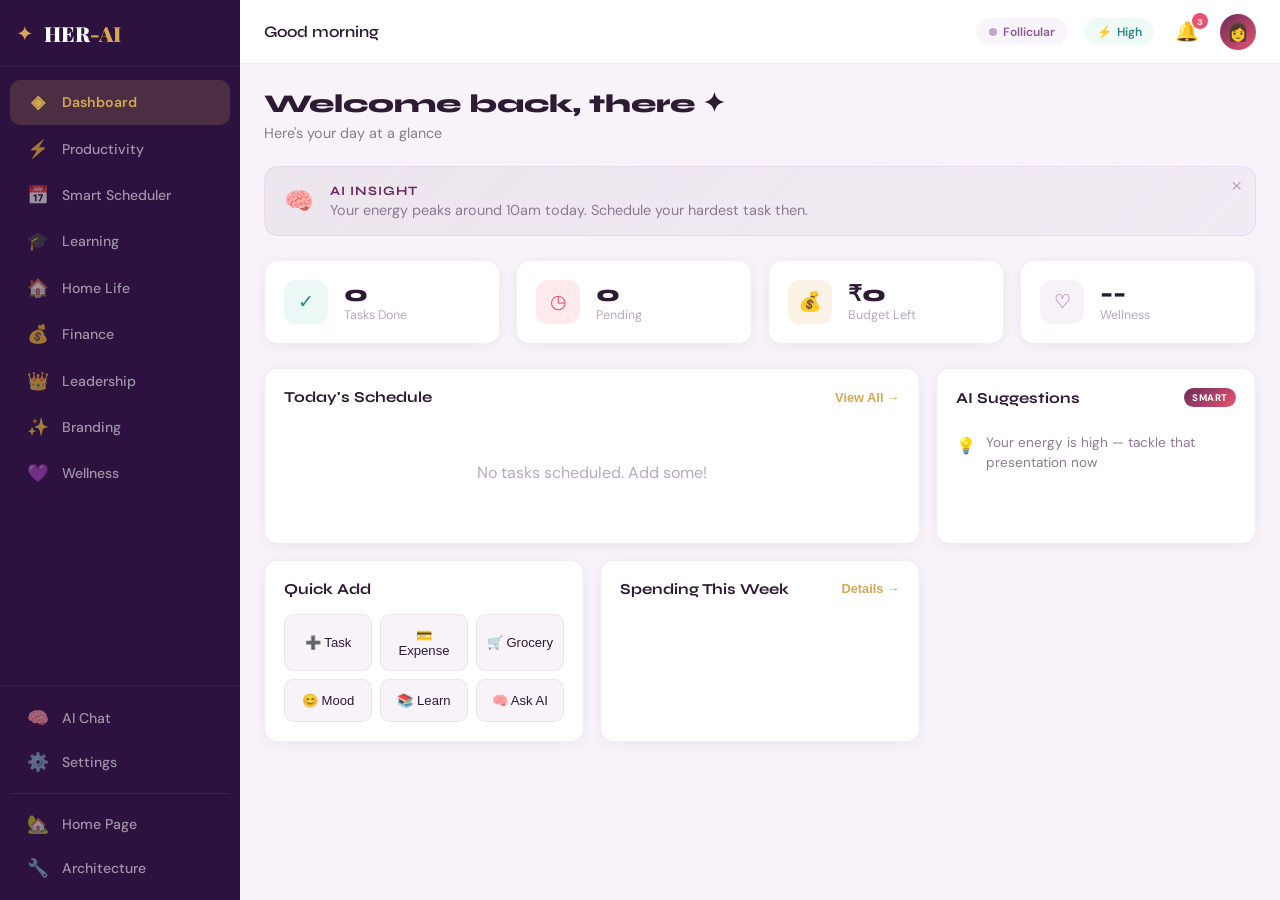
==== app.html @ 10e49803 "Add animated Priya story page, responsive design, and navigation updates Made-with: Cursor" ====
<!DOCTYPE html>
<html lang="en">
<head>
<meta charset="UTF-8">
<meta name="viewport" content="width=device-width, initial-scale=1.0">
<title>AI HER-AI — Your Life Operating System</title>
<link rel="preconnect" href="https://fonts.googleapis.com">
<link rel="preconnect" href="https://fonts.gstatic.com" crossorigin>
<link href="https://fonts.googleapis.com/css2?family=Playfair+Display:wght@400;700;900&family=DM+Sans:wght@300;400;500;700&family=Syne:wght@400;500;600;700;800&family=JetBrains+Mono:wght@400;500&display=swap" rel="stylesheet">
<link rel="stylesheet" href="app.css">
</head>
<body>

<!-- ============ SIDEBAR ============ -->
<aside class="sidebar" id="sidebar">
  <div class="sidebar-header">
    <div class="sidebar-logo">
      <span class="logo-icon">✦</span>
      <span class="logo-text">HER<span class="gold">-AI</span></span>
    </div>
    <button class="sidebar-toggle" id="sidebarToggle">☰</button>
  </div>

  <nav class="sidebar-nav">
    <a href="#" class="nav-item active" data-page="dashboard">
      <span class="nav-icon">◈</span>
      <span class="nav-label">Dashboard</span>
    </a>
    <a href="#" class="nav-item" data-page="productivity">
      <span class="nav-icon">⚡</span>
      <span class="nav-label">Productivity</span>
    </a>
    <a href="#" class="nav-item" data-page="scheduler">
      <span class="nav-icon">📅</span>
      <span class="nav-label">Smart Scheduler</span>
    </a>
    <a href="#" class="nav-item" data-page="learning">
      <span class="nav-icon">🎓</span>
      <span class="nav-label">Learning</span>
    </a>
    <a href="#" class="nav-item" data-page="home">
      <span class="nav-icon">🏠</span>
      <span class="nav-label">Home Life</span>
    </a>
    <a href="#" class="nav-item" data-page="finance">
      <span class="nav-icon">💰</span>
      <span class="nav-label">Finance</span>
    </a>
    <a href="#" class="nav-item" data-page="leadership">
      <span class="nav-icon">👑</span>
      <span class="nav-label">Leadership</span>
    </a>
    <a href="#" class="nav-item" data-page="branding">
      <span class="nav-icon">✨</span>
      <span class="nav-label">Branding</span>
    </a>
    <a href="#" class="nav-item" data-page="wellness">
      <span class="nav-icon">💜</span>
      <span class="nav-label">Wellness</span>
    </a>
  </nav>

  <div class="sidebar-footer">
    <a href="#" class="nav-item" data-page="aichat">
      <span class="nav-icon">🧠</span>
      <span class="nav-label">AI Chat</span>
    </a>
    <a href="#" class="nav-item" data-page="settings">
      <span class="nav-icon">⚙️</span>
      <span class="nav-label">Settings</span>
    </a>
    <div style="border-top:1px solid rgba(255,255,255,0.08);margin-top:8px;padding-top:8px;">
      <a href="index.html" class="nav-item">
        <span class="nav-icon">🏡</span>
        <span class="nav-label">Home Page</span>
      </a>
      <a href="architecture.html" class="nav-item">
        <span class="nav-icon">🔧</span>
        <span class="nav-label">Architecture</span>
      </a>
    </div>
  </div>
</aside>

<div class="sidebar-overlay" id="sidebarOverlay"></div>

<!-- ============ MAIN ============ -->
<main class="main" id="main">

  <!-- TOP BAR -->
  <header class="topbar">
    <div class="topbar-left">
      <button class="mobile-menu" id="mobileMenu">☰</button>
      <div class="topbar-greeting" id="greeting">Good morning</div>
    </div>
    <div class="topbar-right">
      <div class="cycle-indicator" id="cycleIndicator" title="Cycle phase">
        <span class="cycle-dot"></span>
        <span class="cycle-text">Follicular</span>
      </div>
      <div class="energy-badge" id="energyBadge" title="Current energy level">
        <span class="energy-icon">⚡</span>
        <span class="energy-text">High</span>
      </div>
      <button class="notif-btn" id="notifBtn" title="Notifications">
        🔔 <span class="notif-count" id="notifCount">3</span>
      </button>
      <div class="avatar" id="avatarBtn">
        <span>👩</span>
      </div>
    </div>
  </header>

  <!-- ============ PAGE: DASHBOARD ============ -->
  <section class="page active" id="page-dashboard">
    <div class="page-header">
      <h1 class="page-title">Welcome back, <span id="userName">there</span> ✦</h1>
      <p class="page-sub" id="dashboardSub">Here's your day at a glance</p>
    </div>

    <!-- AI Insight Banner -->
    <div class="ai-banner" id="aiBanner">
      <div class="ai-banner-icon">🧠</div>
      <div class="ai-banner-content">
        <div class="ai-banner-title">AI Insight</div>
        <div class="ai-banner-text" id="aiBannerText">Your energy peaks around 10am today. Schedule your hardest task then.</div>
      </div>
      <button class="ai-banner-dismiss" onclick="this.parentElement.style.display='none'">×</button>
    </div>

    <!-- Quick Stats -->
    <div class="dash-stats">
      <div class="dash-stat-card">
        <div class="dsc-icon" style="background:rgba(126,206,193,0.15);color:#2a8a7a">✓</div>
        <div class="dsc-info">
          <div class="dsc-value" id="dashTasksDone">0</div>
          <div class="dsc-label">Tasks Done</div>
        </div>
      </div>
      <div class="dash-stat-card">
        <div class="dsc-icon" style="background:rgba(232,82,111,0.12);color:#E8526F">◷</div>
        <div class="dsc-info">
          <div class="dsc-value" id="dashTasksPending">0</div>
          <div class="dsc-label">Pending</div>
        </div>
      </div>
      <div class="dash-stat-card">
        <div class="dsc-icon" style="background:rgba(212,168,83,0.15);color:#D4A853">💰</div>
        <div class="dsc-info">
          <div class="dsc-value" id="dashBudgetLeft">₹0</div>
          <div class="dsc-label">Budget Left</div>
        </div>
      </div>
      <div class="dash-stat-card">
        <div class="dsc-icon" style="background:rgba(197,163,207,0.15);color:#8B5A9A">♡</div>
        <div class="dsc-info">
          <div class="dsc-value" id="dashWellness">--</div>
          <div class="dsc-label">Wellness</div>
        </div>
      </div>
    </div>

    <!-- Dashboard Grid -->
    <div class="dash-grid">
      <!-- Today's Schedule -->
      <div class="dash-card large">
        <div class="dc-header">
          <h3>Today's Schedule</h3>
          <button class="dc-action" onclick="Router.go('scheduler')">View All →</button>
        </div>
        <div class="dc-body" id="dashSchedule">
          <div class="empty-state">No tasks scheduled. Add some!</div>
        </div>
      </div>

      <!-- AI Suggestions -->
      <div class="dash-card">
        <div class="dc-header">
          <h3>AI Suggestions</h3>
          <span class="dc-badge">Smart</span>
        </div>
        <div class="dc-body" id="dashSuggestions">
          <div class="suggestion-item">
            <span class="si-icon">💡</span>
            <span class="si-text">Your energy is high — tackle that presentation now</span>
          </div>
        </div>
      </div>

      <!-- Quick Add -->
      <div class="dash-card">
        <div class="dc-header">
          <h3>Quick Add</h3>
        </div>
        <div class="dc-body quick-add-grid">
          <button class="quick-btn" onclick="Productivity.openAdd()">➕ Task</button>
          <button class="quick-btn" onclick="Finance.openAdd()">💳 Expense</button>
          <button class="quick-btn" onclick="Home.openAddGrocery()">🛒 Grocery</button>
          <button class="quick-btn" onclick="Wellness.openMood()">😊 Mood</button>
          <button class="quick-btn" onclick="Router.go('learning')">📚 Learn</button>
          <button class="quick-btn" onclick="Router.go('aichat')">🧠 Ask AI</button>
        </div>
      </div>

      <!-- Spending Snapshot -->
      <div class="dash-card">
        <div class="dc-header">
          <h3>Spending This Week</h3>
          <button class="dc-action" onclick="Router.go('finance')">Details →</button>
        </div>
        <div class="dc-body" id="dashSpending">
          <div class="spending-bar-container" id="spendingBars"></div>
        </div>
      </div>
    </div>
  </section>

  <!-- ============ PAGE: PRODUCTIVITY ============ -->
  <section class="page" id="page-productivity">
    <div class="page-header">
      <h1 class="page-title">⚡ Productivity Engine</h1>
      <p class="page-sub">AI plans your day based on energy levels</p>
    </div>

    <div class="toolbar">
      <div class="toolbar-left">
        <button class="btn btn-primary" onclick="Productivity.openAdd()">+ Add Task</button>
        <button class="btn btn-ghost" onclick="Productivity.autoSchedule()">🧠 AI Auto-Schedule</button>
      </div>
      <div class="toolbar-right">
        <select id="taskFilter" onchange="Productivity.render()">
          <option value="all">All Tasks</option>
          <option value="today">Today</option>
          <option value="pending">Pending</option>
          <option value="done">Completed</option>
        </select>
      </div>
    </div>

    <!-- Energy Tracker -->
    <div class="energy-tracker">
      <div class="et-label">How's your energy right now?</div>
      <div class="et-levels">
        <button class="et-btn" data-level="low" onclick="Productivity.setEnergy('low')">😴 Low</button>
        <button class="et-btn" data-level="medium" onclick="Productivity.setEnergy('medium')">😊 Medium</button>
        <button class="et-btn active" data-level="high" onclick="Productivity.setEnergy('high')">🔥 High</button>
      </div>
      <div class="et-suggestion" id="energySuggestion">High energy detected — perfect for deep work!</div>
    </div>

    <!-- Focus Timer -->
    <div class="focus-timer-bar" id="focusTimerBar" style="display:none">
      <div class="ft-info">
        <span class="ft-label">Focus Block Active</span>
        <span class="ft-time" id="focusTime">25:00</span>
      </div>
      <div class="ft-progress"><div class="ft-fill" id="focusFill"></div></div>
      <button class="btn btn-sm" onclick="Productivity.stopFocus()">Stop</button>
    </div>

    <!-- Task List -->
    <div class="task-list" id="taskList">
      <div class="empty-state">
        <div class="empty-icon">📋</div>
        <div class="empty-text">No tasks yet. Add your first task!</div>
      </div>
    </div>
  </section>

  <!-- ============ PAGE: SCHEDULER ============ -->
  <section class="page" id="page-scheduler">
    <div class="page-header">
      <h1 class="page-title">📅 Smart Scheduler</h1>
      <p class="page-sub">Work-aware planning that auto-balances your life</p>
    </div>

    <div class="toolbar">
      <div class="toolbar-left">
        <button class="btn btn-primary" onclick="Scheduler.openAdd()">+ Add Event</button>
        <button class="btn btn-ghost" onclick="Scheduler.aiPlan()">🧠 AI Auto-Plan</button>
      </div>
      <div class="toolbar-right">
        <button class="btn btn-sm" onclick="Scheduler.prevDay()">←</button>
        <span class="scheduler-date" id="schedulerDate">Today</span>
        <button class="btn btn-sm" onclick="Scheduler.nextDay()">→</button>
      </div>
    </div>

    <div class="workload-indicator" id="workloadBar">
      <div class="wi-label">Workload: <strong id="workloadLevel">Moderate</strong></div>
      <div class="wi-bar"><div class="wi-fill" id="workloadFill" style="width:50%"></div></div>
      <div class="wi-note" id="workloadNote">Balanced day — personal tasks can stay</div>
    </div>

    <div class="schedule-timeline" id="scheduleTimeline">
      <div class="empty-state">
        <div class="empty-icon">📅</div>
        <div class="empty-text">No events scheduled. Let AI plan your day!</div>
      </div>
    </div>
  </section>

  <!-- ============ PAGE: LEARNING ============ -->
  <section class="page" id="page-learning">
    <div class="page-header">
      <h1 class="page-title">🎓 AI Learning Hub</h1>
      <p class="page-sub">Personalized instructor adapted to your learning style</p>
    </div>

    <div class="toolbar">
      <div class="toolbar-left">
        <select id="learningStyle" onchange="Learning.setStyle(this.value)">
          <option value="visual">🎨 Visual Learner</option>
          <option value="reading">📖 Reading/Writing</option>
          <option value="practical">🔧 Hands-On / Practical</option>
          <option value="auditory">🎧 Auditory</option>
        </select>
      </div>
    </div>

    <!-- Learning Progress -->
    <div class="learning-progress">
      <div class="lp-stat">
        <div class="lp-value" id="lpStreak">0</div>
        <div class="lp-label">Day Streak</div>
      </div>
      <div class="lp-stat">
        <div class="lp-value" id="lpMinutes">0</div>
        <div class="lp-label">Min Learned</div>
      </div>
      <div class="lp-stat">
        <div class="lp-value" id="lpSkills">0</div>
        <div class="lp-label">Skills</div>
      </div>
    </div>

    <!-- Skill Cards -->
    <div class="skill-path" id="skillPath">
      <div class="empty-state">
        <div class="empty-icon">🎯</div>
        <div class="empty-text">Tell AI what you want to learn!</div>
        <button class="btn btn-primary" onclick="Learning.openAdd()">+ Add Skill to Learn</button>
      </div>
    </div>

    <!-- AI Instructor Chat -->
    <div class="instructor-chat" id="instructorChat">
      <div class="ic-header">
        <div class="ic-avatar">🧠</div>
        <div class="ic-info">
          <div class="ic-name">HER-AI Instructor</div>
          <div class="ic-status">● Adapted to your style</div>
        </div>
      </div>
      <div class="ic-messages" id="instructorMessages">
        <div class="ic-msg ai">
          <span class="ic-label">AI Instructor</span>
          Hi! I'm your personal AI instructor. Tell me what skill you want to learn, and I'll create a personalized learning path just for you. I adapt to how your brain learns best!
        </div>
      </div>
      <div class="ic-input-area">
        <input type="text" id="instructorInput" placeholder="Ask me to teach you anything..." onkeydown="if(event.key==='Enter')Learning.sendMsg()">
        <button class="btn btn-primary" onclick="Learning.sendMsg()">Send</button>
      </div>
    </div>
  </section>

  <!-- ============ PAGE: HOME ============ -->
  <section class="page" id="page-home">
    <div class="page-header">
      <h1 class="page-title">🏠 Home & Life Manager</h1>
      <p class="page-sub">Smart grocery lists, meal plans, and geo-reminders</p>
    </div>

    <div class="home-tabs">
      <button class="htab active" onclick="Home.switchTab('grocery',this)">🛒 Groceries</button>
      <button class="htab" onclick="Home.switchTab('meals',this)">🍽️ Meal Plan</button>
      <button class="htab" onclick="Home.switchTab('family',this)">👨‍👩‍👧 Family</button>
      <button class="htab" onclick="Home.switchTab('geo',this)">📍 Geo-Reminders</button>
    </div>

    <!-- Grocery Tab -->
    <div class="home-panel active" id="panel-grocery">
      <div class="toolbar">
        <button class="btn btn-primary" onclick="Home.openAddGrocery()">+ Add Item</button>
        <button class="btn btn-ghost" onclick="Home.aiMealSuggest()">🧠 AI Suggest Groceries</button>
      </div>
      <div class="grocery-list" id="groceryList">
        <div class="empty-state">
          <div class="empty-icon">🛒</div>
          <div class="empty-text">Your grocery list is empty</div>
        </div>
      </div>
    </div>

    <!-- Meal Plan Tab -->
    <div class="home-panel" id="panel-meals">
      <div class="toolbar">
        <button class="btn btn-primary" onclick="Home.generateMealPlan()">🧠 AI Generate Meal Plan</button>
      </div>
      <div class="meal-plan" id="mealPlan">
        <div class="empty-state">
          <div class="empty-icon">🍽️</div>
          <div class="empty-text">No meal plan yet. Let AI create one!</div>
        </div>
      </div>
    </div>

    <!-- Family Tab -->
    <div class="home-panel" id="panel-family">
      <div class="toolbar">
        <button class="btn btn-primary" onclick="Home.openAddFamily()">+ Add Family Event</button>
      </div>
      <div class="family-schedule" id="familySchedule">
        <div class="empty-state">
          <div class="empty-icon">👨‍👩‍👧</div>
          <div class="empty-text">No family events. Add birthdays, school events, etc.</div>
        </div>
      </div>
    </div>

    <!-- Geo-Reminders Tab -->
    <div class="home-panel" id="panel-geo">
      <div class="toolbar">
        <button class="btn btn-primary" onclick="Home.openAddGeo()">+ Add Geo-Reminder</button>
      </div>
      <div class="geo-reminders" id="geoReminders">
        <div class="geo-info-card">
          <div class="gi-icon">📍</div>
          <div class="gi-content">
            <strong>Smart Geo-Reminders</strong>
            <p>Add stores and items. When you're near a matching store, HER-AI reminds you automatically.</p>
          </div>
        </div>
        <div class="geo-rules">
          <div class="geo-rule"><span class="gr-tag always">ALWAYS</span> User-selected stores always trigger</div>
          <div class="geo-rule"><span class="gr-tag category">CATEGORY</span> Other stores only if category matches</div>
          <div class="geo-rule"><span class="gr-tag proximity">PROXIMITY</span> Within short radius only</div>
          <div class="geo-rule"><span class="gr-tag antispam">ANTI-SPAM</span> Won't repeat dismissed reminders</div>
        </div>
        <div id="geoList"></div>
      </div>
    </div>
  </section>

  <!-- ============ PAGE: FINANCE ============ -->
  <section class="page" id="page-finance">
    <div class="page-header">
      <h1 class="page-title">💰 Money Mentor</h1>
      <p class="page-sub">AI-powered budgeting & financial awareness</p>
    </div>

    <div class="toolbar">
      <button class="btn btn-primary" onclick="Finance.openAdd()">+ Log Expense</button>
      <button class="btn btn-ghost" onclick="Finance.openIncome()">💵 Set Income</button>
      <button class="btn btn-ghost" onclick="Finance.aiAdvice()">🧠 AI Money Advice</button>
    </div>

    <!-- Finance Stats -->
    <div class="finance-stats">
      <div class="fs-card income">
        <div class="fs-label">Monthly Income</div>
        <div class="fs-value" id="finIncome">₹0</div>
      </div>
      <div class="fs-card spent">
        <div class="fs-label">Spent This Month</div>
        <div class="fs-value" id="finSpent">₹0</div>
      </div>
      <div class="fs-card remaining">
        <div class="fs-label">Remaining</div>
        <div class="fs-value" id="finRemaining">₹0</div>
      </div>
      <div class="fs-card savings">
        <div class="fs-label">Savings Goal</div>
        <div class="fs-value" id="finSavings">₹0</div>
      </div>
    </div>

    <!-- Budget Bar -->
    <div class="budget-visual" id="budgetVisual">
      <div class="bv-header">
        <span>Budget Usage</span>
        <span id="budgetPercent">0%</span>
      </div>
      <div class="bv-bar"><div class="bv-fill" id="budgetFill"></div></div>
    </div>

    <!-- Expense List -->
    <div class="expense-categories" id="expenseCategories"></div>
    <div class="expense-list" id="expenseList">
      <div class="empty-state">
        <div class="empty-icon">💳</div>
        <div class="empty-text">No expenses logged. Start tracking your spending!</div>
      </div>
    </div>

    <!-- AI Finance Tips -->
    <div class="ai-tips-card" id="financeTips" style="display:none">
      <div class="ait-header">🧠 AI Money Insights</div>
      <div class="ait-body" id="finTipsBody"></div>
    </div>
  </section>

  <!-- ============ PAGE: LEADERSHIP ============ -->
  <section class="page" id="page-leadership">
    <div class="page-header">
      <h1 class="page-title">👑 Leadership Suite</h1>
      <p class="page-sub">Build confidence, rewrite emails, and lead stronger</p>
    </div>

    <div class="leadership-grid">
      <!-- Email Rewriter -->
      <div class="lead-card">
        <h3>✍️ Smart Email Rewriter</h3>
        <p class="lead-desc">Paste your email draft and AI will make it sound more confident and assertive.</p>
        <textarea id="emailInput" class="lead-textarea" rows="5" placeholder="Paste your email draft here..."></textarea>
        <div class="lead-actions">
          <select id="emailTone">
            <option value="confident">Confident</option>
            <option value="assertive">Assertive</option>
            <option value="diplomatic">Diplomatic</option>
            <option value="friendly">Friendly but firm</option>
          </select>
          <button class="btn btn-primary" onclick="Leadership.rewriteEmail()">🧠 Rewrite</button>
        </div>
        <div class="lead-output" id="emailOutput" style="display:none">
          <div class="lo-label">AI Rewrite:</div>
          <div class="lo-text" id="emailResult"></div>
          <button class="btn btn-sm" onclick="navigator.clipboard.writeText(document.getElementById('emailResult').textContent)">📋 Copy</button>
        </div>
      </div>

      <!-- Elevator Pitch -->
      <div class="lead-card">
        <h3>🎤 Elevator Pitch Generator</h3>
        <p class="lead-desc">AI creates a compelling pitch for your role or business.</p>
        <input type="text" id="pitchRole" class="lead-input" placeholder="Your role (e.g., Marketing Manager)">
        <input type="text" id="pitchAchievement" class="lead-input" placeholder="Key achievement or goal">
        <button class="btn btn-primary" onclick="Leadership.generatePitch()">🧠 Generate Pitch</button>
        <div class="lead-output" id="pitchOutput" style="display:none">
          <div class="lo-label">Your Elevator Pitch:</div>
          <div class="lo-text" id="pitchResult"></div>
        </div>
      </div>

      <!-- Leadership Tips -->
      <div class="lead-card">
        <h3>📚 Daily Leadership Micro-Lesson</h3>
        <div class="micro-lesson" id="microLesson">
          <div class="ml-topic">Building Executive Presence</div>
          <div class="ml-content">Start meetings by stating your position first, then supporting data. This positions you as a decision-maker, not just a reporter.</div>
          <div class="ml-action">✅ Practice: In your next meeting, lead with your recommendation.</div>
        </div>
        <button class="btn btn-ghost" onclick="Leadership.nextLesson()">Next Lesson →</button>
      </div>

      <!-- Salary Negotiation -->
      <div class="lead-card">
        <h3>💪 Salary Negotiation Coach</h3>
        <p class="lead-desc">Get AI-generated scripts for your next negotiation.</p>
        <input type="text" id="negCurrentSalary" class="lead-input" placeholder="Current salary (e.g., ₹50,000)">
        <input type="text" id="negDesiredSalary" class="lead-input" placeholder="Desired salary">
        <input type="text" id="negReason" class="lead-input" placeholder="Key reason (e.g., 2 years of strong results)">
        <button class="btn btn-primary" onclick="Leadership.negotiationScript()">🧠 Generate Script</button>
        <div class="lead-output" id="negOutput" style="display:none">
          <div class="lo-label">Negotiation Script:</div>
          <div class="lo-text" id="negResult"></div>
        </div>
      </div>
    </div>
  </section>

  <!-- ============ PAGE: BRANDING ============ -->
  <section class="page" id="page-branding">
    <div class="page-header">
      <h1 class="page-title">✨ Personal Branding</h1>
      <p class="page-sub">Build your digital identity and track your success</p>
    </div>

    <div class="branding-grid">
      <!-- LinkedIn Optimizer -->
      <div class="lead-card">
        <h3>💼 LinkedIn Headline Optimizer</h3>
        <input type="text" id="linkedinRole" class="lead-input" placeholder="Your current role">
        <input type="text" id="linkedinSkills" class="lead-input" placeholder="Top 3 skills (comma separated)">
        <button class="btn btn-primary" onclick="Branding.optimizeLinkedIn()">🧠 Optimize</button>
        <div class="lead-output" id="linkedinOutput" style="display:none">
          <div class="lo-label">Optimized Headlines:</div>
          <div class="lo-text" id="linkedinResult"></div>
        </div>
      </div>

      <!-- Social Post Generator -->
      <div class="lead-card">
        <h3>📱 Social Media Post Generator</h3>
        <input type="text" id="postTopic" class="lead-input" placeholder="Topic or achievement to post about">
        <select id="postPlatform">
          <option value="linkedin">LinkedIn</option>
          <option value="twitter">Twitter/X</option>
          <option value="instagram">Instagram</option>
        </select>
        <button class="btn btn-primary" onclick="Branding.generatePost()">🧠 Generate Post</button>
        <div class="lead-output" id="postOutput" style="display:none">
          <div class="lo-text" id="postResult"></div>
        </div>
      </div>

      <!-- Success Timeline -->
      <div class="lead-card wide">
        <h3>🏆 Success Timeline</h3>
        <p class="lead-desc">Track your wins and milestones.</p>
        <div class="toolbar">
          <button class="btn btn-primary" onclick="Branding.openAddWin()">+ Add Win</button>
        </div>
        <div class="success-timeline" id="successTimeline">
          <div class="empty-state"><div class="empty-text">Start logging your achievements!</div></div>
        </div>
      </div>
    </div>
  </section>

  <!-- ============ PAGE: WELLNESS ============ -->
  <section class="page" id="page-wellness">
    <div class="page-header">
      <h1 class="page-title">💜 Wellness Guardian</h1>
      <p class="page-sub">Cycle-aware self-care, mood tracking, and stress management</p>
    </div>

    <div class="wellness-top">
      <!-- Mood Tracker -->
      <div class="well-card">
        <h3>How are you feeling?</h3>
        <div class="mood-selector">
          <button class="mood-btn" data-mood="great" onclick="Wellness.logMood('great',this)">😄<span>Great</span></button>
          <button class="mood-btn" data-mood="good" onclick="Wellness.logMood('good',this)">😊<span>Good</span></button>
          <button class="mood-btn" data-mood="okay" onclick="Wellness.logMood('okay',this)">😐<span>Okay</span></button>
          <button class="mood-btn" data-mood="low" onclick="Wellness.logMood('low',this)">😔<span>Low</span></button>
          <button class="mood-btn" data-mood="stressed" onclick="Wellness.logMood('stressed',this)">😰<span>Stressed</span></button>
        </div>
      </div>

      <!-- Wellness Score -->
      <div class="well-card">
        <h3>Wellness Score</h3>
        <div class="wellness-score-ring">
          <svg viewBox="0 0 120 120" class="score-svg">
            <circle cx="60" cy="60" r="54" fill="none" stroke="rgba(197,163,207,0.2)" stroke-width="8"/>
            <circle cx="60" cy="60" r="54" fill="none" stroke="url(#wellGrad)" stroke-width="8" stroke-linecap="round" stroke-dasharray="339.3" stroke-dashoffset="169.6" id="wellScoreCircle" transform="rotate(-90 60 60)"/>
            <defs><linearGradient id="wellGrad"><stop offset="0%" stop-color="#7ECEC1"/><stop offset="100%" stop-color="#C5A3CF"/></linearGradient></defs>
          </svg>
          <div class="score-value" id="wellScoreValue">50</div>
        </div>
      </div>
    </div>

    <!-- Cycle Tracker -->
    <div class="well-card wide">
      <h3>🌙 Cycle Tracker</h3>
      <p class="lead-desc">Track your cycle and get phase-specific recommendations.</p>
      <div class="cycle-tracker-grid">
        <div class="ct-input-group">
          <label>Last period start date:</label>
          <input type="date" id="cycleStartDate" onchange="Wellness.updateCycle()">
          <label>Average cycle length (days):</label>
          <input type="number" id="cycleLength" value="28" min="21" max="40" onchange="Wellness.updateCycle()">
        </div>
        <div class="ct-phase-display" id="cyclePhaseDisplay">
          <div class="ct-phase-name" id="ctPhaseName">Set your cycle dates</div>
          <div class="ct-phase-day" id="ctPhaseDay"></div>
          <div class="ct-recommendations" id="ctRecommendations"></div>
        </div>
      </div>
    </div>

    <!-- Mood History -->
    <div class="well-card wide">
      <h3>Mood History</h3>
      <div class="mood-history" id="moodHistory">
        <div class="empty-state"><div class="empty-text">Log your mood daily to see patterns</div></div>
      </div>
    </div>

    <!-- Break Reminder -->
    <div class="well-card">
      <h3>⏰ Smart Break Reminder</h3>
      <p class="lead-desc">Get reminded to take breaks based on your work patterns.</p>
      <div class="break-toggle">
        <label class="toggle">
          <input type="checkbox" id="breakToggle" onchange="Wellness.toggleBreaks()">
          <span class="toggle-slider"></span>
        </label>
        <span>Break reminders every 45 minutes</span>
      </div>
      <div class="break-rituals" id="breakRituals">
        <div class="ritual">🧘 5 deep breaths</div>
        <div class="ritual">💧 Drink water</div>
        <div class="ritual">👀 Look at something 20ft away for 20 seconds</div>
        <div class="ritual">🚶 Quick stretch or walk</div>
      </div>
    </div>

    <!-- Sleep Tracker -->
    <div class="well-card">
      <h3>😴 Sleep Log</h3>
      <div class="sleep-input">
        <label>Hours slept last night:</label>
        <input type="number" id="sleepHours" min="0" max="14" step="0.5" placeholder="7.5">
        <label>Sleep quality:</label>
        <select id="sleepQuality">
          <option value="great">Great - woke up refreshed</option>
          <option value="good">Good - slept well</option>
          <option value="okay">Okay - could be better</option>
          <option value="poor">Poor - tossed and turned</option>
        </select>
        <button class="btn btn-primary" onclick="Wellness.logSleep()">Log Sleep</button>
      </div>
    </div>
  </section>

  <!-- ============ PAGE: AI CHAT ============ -->
  <section class="page" id="page-aichat">
    <div class="page-header">
      <h1 class="page-title">🧠 AI HER-AI Assistant</h1>
      <p class="page-sub">Your personal AI that understands your whole life</p>
    </div>

    <div class="chat-container">
      <div class="chat-messages" id="chatMessages">
        <div class="chat-msg ai">
          <div class="cm-avatar">🧠</div>
          <div class="cm-bubble">
            <div class="cm-text">Hi! I'm your HER-AI AI assistant. I can help you with productivity, scheduling, finances, wellness, learning, home management, leadership, and personal branding. What would you like help with?</div>
          </div>
        </div>
      </div>
      <div class="chat-input-area">
        <input type="text" id="chatInput" placeholder="Ask me anything about your day, tasks, finances, wellness..." onkeydown="if(event.key==='Enter')AIChat.send()">
        <button class="btn btn-primary" onclick="AIChat.send()">Send</button>
      </div>
    </div>
  </section>

  <!-- ============ PAGE: SETTINGS ============ -->
  <section class="page" id="page-settings">
    <div class="page-header">
      <h1 class="page-title">⚙️ Settings</h1>
      <p class="page-sub">Personalize your HER-AI experience</p>
    </div>

    <div class="settings-grid">
      <div class="settings-card">
        <h3>👤 Profile</h3>
        <label>Your Name</label>
        <input type="text" id="settingName" class="lead-input" placeholder="Enter your name" onchange="Settings.save()">
        <label>Preferred Language</label>
        <select id="settingLang" class="lead-input" onchange="Settings.save()">
          <option value="en">English</option>
          <option value="hi">Hindi</option>
        </select>
      </div>

      <div class="settings-card">
        <h3>🎨 Appearance</h3>
        <label>Theme</label>
        <select id="settingTheme" class="lead-input" onchange="Settings.toggleTheme()">
          <option value="light">Light</option>
          <option value="dark">Dark</option>
        </select>
      </div>

      <div class="settings-card">
        <h3>🧠 AI Configuration</h3>
        <label>Override API Key (Optional — config.js is used by default)</label>
        <input type="password" id="settingApiKey" class="lead-input" placeholder="gsk_... (Groq key to override config)" onchange="Settings.save()">
        <p class="settings-note">A Groq API key is configured in config.js. Only add a key here if you want to override it with your own.</p>
        <label>API Provider</label>
        <select id="settingApiProvider" class="lead-input" onchange="Settings.save()">
          <option value="builtin">Built-in AI (No key needed)</option>
          <option value="groq">Groq (Free tier available)</option>
          <option value="openai">OpenAI</option>
        </select>
      </div>

      <div class="settings-card">
        <h3>📦 Data</h3>
        <button class="btn btn-ghost" onclick="Settings.exportData()">📥 Export All Data</button>
        <button class="btn btn-ghost" onclick="Settings.clearData()" style="color:var(--rose)">🗑️ Clear All Data</button>
      </div>
    </div>
  </section>

</main>

<!-- ============ MODALS ============ -->
<div class="modal-overlay" id="modalOverlay" onclick="Modal.close()"></div>
<div class="modal" id="modal">
  <div class="modal-header">
    <h3 id="modalTitle">Add Item</h3>
    <button class="modal-close" onclick="Modal.close()">×</button>
  </div>
  <div class="modal-body" id="modalBody"></div>
</div>

<!-- Toast -->
<div class="toast-container" id="toastContainer"></div>

<!-- Break Reminder Popup -->
<div class="break-popup" id="breakPopup" style="display:none">
  <div class="bp-content">
    <div class="bp-icon">🧘</div>
    <h3>Time for a Break!</h3>
    <p id="breakTip">Take 5 deep breaths. You've been working for 45 minutes.</p>
    <button class="btn btn-primary" onclick="Wellness.dismissBreak()">Got it!</button>
  </div>
</div>

<!-- Geo Reminder Popup -->
<div class="geo-popup" id="geoPopup" style="display:none">
  <div class="gp-content">
    <div class="gp-icon">📍</div>
    <h3 id="geoPopupTitle">You're near a store!</h3>
    <p id="geoPopupBody">Items to buy from your list...</p>
    <div class="gp-actions">
      <button class="btn btn-primary" onclick="Home.dismissGeo()">Got it!</button>
      <button class="btn btn-ghost" onclick="Home.snoozeGeo()">Remind later</button>
    </div>
  </div>
</div>

<!-- Config -->
<script src="config.js"></script>

<!-- Core -->
<script src="app.state.js"></script>
<script src="app.ui.js"></script>
<script src="app.ai-engine.js"></script>
<script src="app.router.js"></script>

<!-- Modules -->
<script src="app.dashboard.js"></script>
<script src="app.productivity.js"></script>
<script src="app.scheduler.js"></script>
<script src="app.learning.js"></script>
<script src="app.home.js"></script>
<script src="app.finance.js"></script>
<script src="app.leadership.js"></script>
<script src="app.branding.js"></script>
<script src="app.wellness.js"></script>
<script src="app.ai-chat.js"></script>
<script src="app.settings.js"></script>

<!-- Init -->
<script src="app.init.js"></script>
</body>
</html>
---- app.css ----
:root {
  --plum: #6B2D5B;
  --plum-deep: #4A1942;
  --rose: #E8526F;
  --rose-soft: #F2A3B3;
  --gold: #D4A853;
  --gold-light: #F5DCA0;
  --mint: #7ECEC1;
  --coral: #F08A6D;
  --sky: #7EB5D6;
  --lavender: #C5A3CF;
  --bg: #F7F3F9;
  --card: #FFFFFF;
  --sidebar-bg: #2D1240;
  --sidebar-hover: rgba(255,255,255,0.08);
  --sidebar-active: rgba(212,168,83,0.18);
  --text: #2D1B33;
  --text-light: #8B7A91;
  --text-muted: #B8A8BF;
  --border: rgba(107,45,91,0.08);
  --shadow: 0 2px 12px rgba(45,18,64,0.06);
  --shadow-lg: 0 8px 32px rgba(45,18,64,0.10);
  --radius: 14px;
  --radius-sm: 10px;
  --sidebar-w: 240px;
  --topbar-h: 64px;
  --transition: 0.3s cubic-bezier(0.4,0,0.2,1);
}

[data-theme="dark"] {
  --bg: #1A0E2E;
  --card: #241538;
  --text: #E8DFF0;
  --text-light: #A89AB5;
  --text-muted: #6B5A78;
  --border: rgba(255,255,255,0.06);
  --shadow: 0 2px 12px rgba(0,0,0,0.3);
  --shadow-lg: 0 8px 32px rgba(0,0,0,0.4);
  --sidebar-bg: #150A24;
}

* { margin: 0; padding: 0; box-sizing: border-box; }
html { overflow-x: hidden; }
img, video, svg { max-width: 100%; height: auto; }
body {
  font-family: 'DM Sans', sans-serif;
  background: var(--bg);
  color: var(--text);
  display: flex;
  min-height: 100vh;
  overflow-x: hidden;
}

/* ========== SIDEBAR ========== */
.sidebar {
  width: var(--sidebar-w);
  background: var(--sidebar-bg);
  display: flex;
  flex-direction: column;
  position: fixed;
  top: 0;
  left: 0;
  bottom: 0;
  z-index: 100;
  transition: transform var(--transition);
}

.sidebar-header {
  display: flex;
  align-items: center;
  justify-content: space-between;
  padding: 1.2rem 1rem;
  border-bottom: 1px solid rgba(255,255,255,0.06);
}

.sidebar-logo {
  display: flex;
  align-items: center;
  gap: 0.6rem;
}

.logo-icon {
  font-size: 1.3rem;
  color: var(--gold);
}

.logo-text {
  font-family: 'Playfair Display', serif;
  font-weight: 900;
  font-size: 1.3rem;
  color: #fff;
}

.logo-text .gold { color: var(--gold); }

.sidebar-toggle {
  background: none;
  border: none;
  color: rgba(255,255,255,0.4);
  font-size: 1.2rem;
  cursor: pointer;
  display: none;
}

.sidebar-overlay {
  display: none;
  position: fixed;
  inset: 0;
  background: rgba(0,0,0,0.5);
  z-index: 99;
}

.sidebar-overlay.active { display: block; }

.sidebar-nav {
  flex: 1;
  padding: 0.8rem 0.6rem;
  display: flex;
  flex-direction: column;
  gap: 2px;
  overflow-y: auto;
}

.nav-item {
  display: flex;
  align-items: center;
  gap: 0.8rem;
  padding: 0.7rem 1rem;
  border-radius: var(--radius-sm);
  color: rgba(255,255,255,0.55);
  text-decoration: none;
  font-size: 0.88rem;
  font-weight: 500;
  transition: all var(--transition);
  cursor: pointer;
}

.nav-item:hover {
  background: var(--sidebar-hover);
  color: rgba(255,255,255,0.85);
}

.nav-item.active {
  background: var(--sidebar-active);
  color: var(--gold);
  font-weight: 600;
}

.nav-icon { font-size: 1.1rem; width: 24px; text-align: center; }

.sidebar-footer {
  padding: 0.6rem;
  border-top: 1px solid rgba(255,255,255,0.06);
}

/* ========== MAIN ========== */
.main {
  flex: 1;
  margin-left: var(--sidebar-w);
  min-height: 100vh;
  display: flex;
  flex-direction: column;
}

/* ========== TOPBAR ========== */
.topbar {
  height: var(--topbar-h);
  background: var(--card);
  border-bottom: 1px solid var(--border);
  display: flex;
  align-items: center;
  justify-content: space-between;
  padding: 0 1.5rem;
  position: sticky;
  top: 0;
  z-index: 50;
}

.topbar-left { display: flex; align-items: center; gap: 1rem; }
.topbar-right { display: flex; align-items: center; gap: 1rem; }

.mobile-menu {
  display: none;
  background: none;
  border: none;
  font-size: 1.4rem;
  cursor: pointer;
  color: var(--text);
}

.topbar-greeting {
  font-family: 'Syne', sans-serif;
  font-weight: 600;
  font-size: 1rem;
  color: var(--text);
}

.cycle-indicator {
  display: flex;
  align-items: center;
  gap: 0.4rem;
  padding: 0.35rem 0.8rem;
  background: rgba(197,163,207,0.12);
  border-radius: 100px;
  font-size: 0.75rem;
  color: #8B5A9A;
  font-weight: 600;
}

.cycle-dot {
  width: 8px;
  height: 8px;
  background: var(--lavender);
  border-radius: 50%;
}

.energy-badge {
  display: flex;
  align-items: center;
  gap: 0.3rem;
  padding: 0.35rem 0.8rem;
  background: rgba(126,206,193,0.12);
  border-radius: 100px;
  font-size: 0.75rem;
  color: #2a8a7a;
  font-weight: 600;
}

.notif-btn {
  position: relative;
  background: none;
  border: none;
  font-size: 1.2rem;
  cursor: pointer;
  padding: 0.3rem;
}

.notif-count {
  position: absolute;
  top: -2px;
  right: -4px;
  background: var(--rose);
  color: #fff;
  font-size: 0.6rem;
  width: 16px;
  height: 16px;
  border-radius: 50%;
  display: flex;
  align-items: center;
  justify-content: center;
  font-weight: 700;
}

.avatar {
  width: 36px;
  height: 36px;
  border-radius: 50%;
  background: linear-gradient(135deg, var(--plum), var(--rose));
  display: flex;
  align-items: center;
  justify-content: center;
  font-size: 1.1rem;
  cursor: pointer;
}

/* ========== PAGES ========== */
.page {
  display: none;
  padding: 1.5rem;
  flex: 1;
  animation: pageIn 0.35s ease-out;
}

.page.active { display: block; }

@keyframes pageIn {
  from { opacity: 0; transform: translateY(12px); }
  to { opacity: 1; transform: translateY(0); }
}

.page-header { margin-bottom: 1.5rem; }

.page-title {
  font-family: 'Syne', sans-serif;
  font-size: 1.6rem;
  font-weight: 800;
  color: var(--text);
  margin-bottom: 0.3rem;
}

.page-sub {
  font-size: 0.9rem;
  color: var(--text-light);
}

/* ========== AI BANNER ========== */
.ai-banner {
  display: flex;
  align-items: center;
  gap: 1rem;
  padding: 1rem 1.2rem;
  background: linear-gradient(135deg, rgba(74,25,66,0.06), rgba(197,163,207,0.1));
  border: 1px solid rgba(197,163,207,0.2);
  border-radius: var(--radius);
  margin-bottom: 1.5rem;
  position: relative;
}

.ai-banner-icon { font-size: 1.5rem; }
.ai-banner-title { font-family: 'Syne', sans-serif; font-weight: 700; font-size: 0.8rem; color: var(--plum); text-transform: uppercase; letter-spacing: 1px; }
.ai-banner-text { font-size: 0.9rem; color: var(--text-light); margin-top: 2px; }
.ai-banner-dismiss { position: absolute; top: 0.5rem; right: 0.8rem; background: none; border: none; font-size: 1.2rem; cursor: pointer; color: var(--text-muted); }

/* ========== DASH STATS ========== */
.dash-stats {
  display: grid;
  grid-template-columns: repeat(auto-fit, minmax(180px, 1fr));
  gap: 1rem;
  margin-bottom: 1.5rem;
}

.dash-stat-card {
  background: var(--card);
  border: 1px solid var(--border);
  border-radius: var(--radius);
  padding: 1.2rem;
  display: flex;
  align-items: center;
  gap: 1rem;
  box-shadow: var(--shadow);
  transition: transform var(--transition);
}

.dash-stat-card:hover { transform: translateY(-2px); }

.dsc-icon {
  width: 44px;
  height: 44px;
  border-radius: 12px;
  display: flex;
  align-items: center;
  justify-content: center;
  font-size: 1.2rem;
  flex-shrink: 0;
}

.dsc-value {
  font-family: 'Syne', sans-serif;
  font-size: 1.4rem;
  font-weight: 800;
  color: var(--text);
}

.dsc-label { font-size: 0.78rem; color: var(--text-muted); }

/* ========== DASH GRID ========== */
.dash-grid {
  display: grid;
  grid-template-columns: repeat(auto-fit, minmax(min(320px, 100%), 1fr));
  gap: 1rem;
}

.dash-card {
  background: var(--card);
  border: 1px solid var(--border);
  border-radius: var(--radius);
  padding: 1.2rem;
  box-shadow: var(--shadow);
}

.dash-card.large { grid-column: span 2; }

@media (max-width: 900px) { .dash-card.large { grid-column: span 1; } }

.dc-header {
  display: flex;
  align-items: center;
  justify-content: space-between;
  margin-bottom: 1rem;
}

.dc-header h3 {
  font-family: 'Syne', sans-serif;
  font-size: 0.95rem;
  font-weight: 700;
}

.dc-action {
  background: none;
  border: none;
  color: var(--gold);
  font-size: 0.8rem;
  font-weight: 600;
  cursor: pointer;
}

.dc-badge {
  background: linear-gradient(135deg, var(--plum), var(--rose));
  color: #fff;
  font-size: 0.6rem;
  padding: 3px 8px;
  border-radius: 100px;
  font-weight: 700;
  letter-spacing: 0.5px;
  text-transform: uppercase;
}

.quick-add-grid {
  display: grid;
  grid-template-columns: repeat(3, 1fr);
  gap: 0.5rem;
}

.quick-btn {
  background: var(--bg);
  border: 1px solid var(--border);
  border-radius: var(--radius-sm);
  padding: 0.8rem 0.5rem;
  font-size: 0.82rem;
  cursor: pointer;
  transition: all var(--transition);
  color: var(--text);
  font-weight: 500;
}

.quick-btn:hover {
  background: rgba(212,168,83,0.1);
  border-color: var(--gold);
  transform: translateY(-1px);
}

/* ========== TOOLBAR ========== */
.toolbar {
  display: flex;
  align-items: center;
  justify-content: space-between;
  gap: 0.8rem;
  margin-bottom: 1rem;
  flex-wrap: wrap;
}

.toolbar-left, .toolbar-right { display: flex; align-items: center; gap: 0.5rem; }

/* ========== BUTTONS ========== */
.btn {
  font-family: 'Syne', sans-serif;
  font-weight: 600;
  font-size: 0.85rem;
  padding: 0.6rem 1.2rem;
  border-radius: 100px;
  border: none;
  cursor: pointer;
  transition: all var(--transition);
  display: inline-flex;
  align-items: center;
  gap: 0.4rem;
  white-space: nowrap;
}

.btn-primary {
  background: linear-gradient(135deg, var(--plum), #8B3A7F);
  color: #fff;
  box-shadow: 0 4px 16px rgba(107,45,91,0.25);
}

.btn-primary:hover { transform: translateY(-1px); box-shadow: 0 6px 20px rgba(107,45,91,0.35); }

.btn-ghost {
  background: var(--card);
  color: var(--plum);
  border: 1px solid var(--border);
}

.btn-ghost:hover { border-color: var(--plum); background: rgba(107,45,91,0.04); }

.btn-sm { padding: 0.4rem 0.8rem; font-size: 0.78rem; }

select {
  font-family: 'DM Sans', sans-serif;
  font-size: 0.85rem;
  padding: 0.5rem 1rem;
  border: 1px solid var(--border);
  border-radius: var(--radius-sm);
  background: var(--card);
  color: var(--text);
  cursor: pointer;
}

/* ========== ENERGY TRACKER ========== */
.energy-tracker {
  background: var(--card);
  border: 1px solid var(--border);
  border-radius: var(--radius);
  padding: 1.2rem;
  margin-bottom: 1rem;
  box-shadow: var(--shadow);
}

.et-label { font-weight: 600; font-size: 0.9rem; margin-bottom: 0.8rem; }

.et-levels { display: flex; gap: 0.5rem; margin-bottom: 0.8rem; }

.et-btn {
  flex: 1;
  padding: 0.7rem;
  border: 2px solid var(--border);
  border-radius: var(--radius-sm);
  background: var(--bg);
  cursor: pointer;
  font-size: 0.85rem;
  text-align: center;
  transition: all var(--transition);
  color: var(--text);
}

.et-btn:hover { border-color: var(--gold); }
.et-btn.active { border-color: var(--gold); background: rgba(212,168,83,0.1); }

.et-suggestion {
  font-size: 0.85rem;
  color: var(--plum);
  font-style: italic;
  padding: 0.6rem 0.8rem;
  background: rgba(212,168,83,0.06);
  border-radius: var(--radius-sm);
}

/* ========== ENERGY TASK STATES ========== */
.task-item.energy-recommended {
  border-left: 3px solid var(--gold);
  background: rgba(212,168,83,0.06);
}
.task-item.energy-dimmed {
  opacity: 0.5;
  border-left: 3px solid var(--border);
}
.energy-match {
  display: inline-block;
  font-size: 0.7rem;
  font-weight: 700;
  color: var(--gold);
  background: rgba(212,168,83,0.12);
  padding: 0.15rem 0.5rem;
  border-radius: 10px;
  margin-left: 0.4rem;
  vertical-align: middle;
}
.energy-defer {
  display: inline-block;
  font-size: 0.7rem;
  font-weight: 600;
  color: var(--text-light);
  background: rgba(0,0,0,0.04);
  padding: 0.15rem 0.5rem;
  border-radius: 10px;
  margin-left: 0.4rem;
  vertical-align: middle;
}

/* ========== FOCUS TIMER ========== */
.focus-timer-bar {
  background: linear-gradient(135deg, var(--plum-deep), var(--plum));
  color: #fff;
  border-radius: var(--radius);
  padding: 1rem 1.2rem;
  display: flex;
  align-items: center;
  gap: 1rem;
  margin-bottom: 1rem;
}

.ft-label { font-size: 0.8rem; opacity: 0.8; }
.ft-time { font-family: 'JetBrains Mono', monospace; font-size: 1.3rem; font-weight: 700; }
.ft-progress { flex: 1; height: 6px; background: rgba(255,255,255,0.2); border-radius: 3px; }
.ft-fill { height: 100%; background: var(--gold); border-radius: 3px; transition: width 1s linear; }

/* ========== TASK LIST ========== */
.task-list { display: flex; flex-direction: column; gap: 0.5rem; }

.task-item {
  background: var(--card);
  border: 1px solid var(--border);
  border-radius: var(--radius);
  padding: 1rem 1.2rem;
  display: flex;
  align-items: center;
  gap: 0.8rem;
  box-shadow: var(--shadow);
  transition: all var(--transition);
}

.task-item:hover { box-shadow: var(--shadow-lg); transform: translateX(4px); }
.task-item.done { opacity: 0.5; }
.task-item.done .ti-text { text-decoration: line-through; }

.ti-check {
  width: 22px;
  height: 22px;
  border: 2px solid var(--border);
  border-radius: 6px;
  cursor: pointer;
  display: flex;
  align-items: center;
  justify-content: center;
  font-size: 0.7rem;
  transition: all var(--transition);
  flex-shrink: 0;
  background: transparent;
  color: transparent;
}

.ti-check:hover, .ti-check.checked {
  background: var(--mint);
  border-color: var(--mint);
  color: #fff;
}

.ti-body { flex: 1; }
.ti-text { font-size: 0.9rem; font-weight: 500; }
.ti-meta { font-size: 0.75rem; color: var(--text-muted); margin-top: 2px; display: flex; gap: 0.8rem; }

.ti-priority {
  padding: 2px 8px;
  border-radius: 6px;
  font-size: 0.68rem;
  font-weight: 700;
  text-transform: uppercase;
  letter-spacing: 0.5px;
}

.ti-priority.high { background: rgba(232,82,111,0.12); color: var(--rose); }
.ti-priority.medium { background: rgba(212,168,83,0.12); color: var(--gold); }
.ti-priority.low { background: rgba(126,206,193,0.12); color: #2a8a7a; }

.ti-tag {
  padding: 2px 8px;
  border-radius: 6px;
  font-size: 0.65rem;
  font-weight: 700;
  background: linear-gradient(135deg, var(--plum), var(--rose));
  color: #fff;
  text-transform: uppercase;
}

.ti-delete {
  background: none;
  border: none;
  color: var(--text-muted);
  cursor: pointer;
  font-size: 1rem;
  padding: 0.3rem;
  border-radius: 6px;
  transition: all var(--transition);
}

.ti-delete:hover { color: var(--rose); background: rgba(232,82,111,0.1); }

/* ========== SCHEDULE TIMELINE ========== */
.workload-indicator {
  background: var(--card);
  border: 1px solid var(--border);
  border-radius: var(--radius);
  padding: 1rem 1.2rem;
  margin-bottom: 1rem;
  box-shadow: var(--shadow);
}

.wi-label { font-size: 0.85rem; margin-bottom: 0.5rem; }
.wi-bar { height: 8px; background: var(--bg); border-radius: 4px; overflow: hidden; margin-bottom: 0.4rem; }
.wi-fill { height: 100%; border-radius: 4px; transition: width var(--transition), background var(--transition); background: var(--mint); }
.wi-note { font-size: 0.78rem; color: var(--text-muted); font-style: italic; }

.schedule-timeline { display: flex; flex-direction: column; gap: 0.4rem; }

.sched-item {
  display: flex;
  align-items: center;
  gap: 1rem;
  padding: 0.9rem 1.2rem;
  background: var(--card);
  border-radius: var(--radius);
  border: 1px solid var(--border);
  box-shadow: var(--shadow);
  transition: all var(--transition);
}

.sched-item:hover { transform: translateX(4px); }

.sched-time {
  font-family: 'JetBrains Mono', monospace;
  font-size: 0.8rem;
  font-weight: 500;
  color: var(--text-muted);
  width: 52px;
  flex-shrink: 0;
}

.sched-bar {
  width: 4px;
  height: 36px;
  border-radius: 2px;
  flex-shrink: 0;
}

.sched-bar.work { background: var(--sky); }
.sched-bar.personal { background: var(--lavender); }
.sched-bar.errand { background: var(--mint); }
.sched-bar.learning { background: var(--gold); }
.sched-bar.rest { background: var(--rose-soft); }

.sched-info { flex: 1; }
.sched-title { font-size: 0.88rem; font-weight: 600; }
.sched-type { font-size: 0.72rem; color: var(--text-muted); text-transform: capitalize; }

/* ========== LEARNING ========== */
.learning-progress {
  display: flex;
  gap: 1.5rem;
  margin-bottom: 1.5rem;
  flex-wrap: wrap;
}

.lp-stat {
  background: var(--card);
  border: 1px solid var(--border);
  border-radius: var(--radius);
  padding: 1.2rem 1.5rem;
  text-align: center;
  box-shadow: var(--shadow);
  flex: 1;
  min-width: 120px;
}

.lp-value { font-family: 'Syne', sans-serif; font-size: 1.8rem; font-weight: 800; color: var(--plum); }
.lp-label { font-size: 0.78rem; color: var(--text-muted); margin-top: 0.2rem; }

.skill-path {
  display: grid;
  grid-template-columns: repeat(auto-fit, minmax(280px, 1fr));
  gap: 1rem;
  margin-bottom: 1.5rem;
}

.skill-card {
  background: var(--card);
  border: 1px solid var(--border);
  border-radius: var(--radius);
  padding: 1.2rem;
  box-shadow: var(--shadow);
}

.skill-card h4 { font-family: 'Syne', sans-serif; font-size: 1rem; margin-bottom: 0.5rem; }
.skill-progress-bar { height: 6px; background: var(--bg); border-radius: 3px; margin: 0.5rem 0; }
.skill-progress-fill { height: 100%; background: linear-gradient(90deg, var(--gold), var(--coral)); border-radius: 3px; }
.skill-meta { font-size: 0.75rem; color: var(--text-muted); }

.instructor-chat {
  background: var(--card);
  border: 1px solid var(--border);
  border-radius: var(--radius);
  box-shadow: var(--shadow);
  overflow: hidden;
}

.ic-header {
  display: flex;
  align-items: center;
  gap: 0.8rem;
  padding: 1rem 1.2rem;
  border-bottom: 1px solid var(--border);
}

.ic-avatar { font-size: 1.5rem; }
.ic-name { font-family: 'Syne', sans-serif; font-weight: 700; font-size: 0.9rem; }
.ic-status { font-size: 0.72rem; color: var(--mint); }

.ic-messages {
  padding: 1rem 1.2rem;
  max-height: 400px;
  overflow-y: auto;
  display: flex;
  flex-direction: column;
  gap: 0.8rem;
}

.ic-msg {
  max-width: 85%;
  padding: 0.8rem 1rem;
  border-radius: 14px;
  font-size: 0.88rem;
  line-height: 1.5;
}

.ic-msg.ai { background: var(--bg); align-self: flex-start; border-bottom-left-radius: 4px; }
.ic-msg.user { background: linear-gradient(135deg, var(--plum), #8B3A7F); color: #fff; align-self: flex-end; border-bottom-right-radius: 4px; }
.ic-label { font-size: 0.65rem; font-weight: 700; color: var(--plum); text-transform: uppercase; letter-spacing: 1px; display: block; margin-bottom: 4px; }

.ic-input-area {
  display: flex;
  gap: 0.5rem;
  padding: 0.8rem 1.2rem;
  border-top: 1px solid var(--border);
}

.ic-input-area input {
  flex: 1;
  padding: 0.6rem 1rem;
  border: 1px solid var(--border);
  border-radius: 100px;
  font-size: 0.88rem;
  background: var(--bg);
  color: var(--text);
  font-family: 'DM Sans', sans-serif;
}

/* ========== HOME ========== */
.home-tabs {
  display: flex;
  gap: 0.5rem;
  margin-bottom: 1.2rem;
  flex-wrap: wrap;
}

.htab {
  padding: 0.6rem 1.2rem;
  border: 1px solid var(--border);
  border-radius: 100px;
  background: var(--card);
  font-size: 0.85rem;
  font-weight: 500;
  cursor: pointer;
  transition: all var(--transition);
  color: var(--text);
}

.htab.active, .htab:hover {
  background: var(--plum);
  color: #fff;
  border-color: var(--plum);
}

.home-panel { display: none; }
.home-panel.active { display: block; }

.grocery-item {
  display: flex;
  align-items: center;
  gap: 0.8rem;
  padding: 0.8rem 1rem;
  background: var(--card);
  border: 1px solid var(--border);
  border-radius: var(--radius-sm);
  margin-bottom: 0.4rem;
}

.grocery-item.bought { opacity: 0.45; }
.grocery-item.bought .gi-name { text-decoration: line-through; }

.gi-check { width: 20px; height: 20px; border: 2px solid var(--border); border-radius: 5px; cursor: pointer; flex-shrink: 0; background: transparent; }
.gi-check.checked { background: var(--mint); border-color: var(--mint); }
.gi-name { flex: 1; font-size: 0.88rem; }
.gi-cat { font-size: 0.7rem; color: var(--text-muted); padding: 2px 6px; background: var(--bg); border-radius: 6px; }
.gi-remove { background: none; border: none; color: var(--text-muted); cursor: pointer; font-size: 0.9rem; }

.geo-info-card {
  display: flex;
  gap: 1rem;
  padding: 1.2rem;
  background: rgba(126,206,193,0.06);
  border: 1px solid rgba(126,206,193,0.15);
  border-radius: var(--radius);
  margin-bottom: 1rem;
}

.gi-icon { font-size: 2rem; }
.gi-content strong { display: block; margin-bottom: 0.3rem; }
.gi-content p { font-size: 0.85rem; color: var(--text-light); }

.geo-rules { display: flex; flex-wrap: wrap; gap: 0.6rem; margin-bottom: 1.5rem; }

.geo-rule {
  font-size: 0.82rem;
  color: var(--text-light);
  display: flex;
  align-items: center;
  gap: 0.4rem;
}

.gr-tag {
  padding: 2px 8px;
  border-radius: 6px;
  font-size: 0.65rem;
  font-weight: 700;
  color: #fff;
  text-transform: uppercase;
}

.gr-tag.always { background: var(--mint); }
.gr-tag.category { background: var(--gold); }
.gr-tag.proximity { background: var(--sky); }
.gr-tag.antispam { background: var(--rose); }

.geo-reminder-item {
  display: flex;
  align-items: center;
  gap: 0.8rem;
  padding: 0.8rem 1rem;
  background: var(--card);
  border: 1px solid var(--border);
  border-radius: var(--radius-sm);
  margin-bottom: 0.4rem;
}

.meal-day {
  background: var(--card);
  border: 1px solid var(--border);
  border-radius: var(--radius);
  padding: 1rem;
  margin-bottom: 0.8rem;
}

.meal-day h4 { font-family: 'Syne', sans-serif; font-size: 0.9rem; margin-bottom: 0.5rem; color: var(--plum); }
.meal-item { font-size: 0.85rem; padding: 0.3rem 0; color: var(--text-light); }

/* ========== FINANCE ========== */
.finance-stats {
  display: grid;
  grid-template-columns: repeat(auto-fit, minmax(180px, 1fr));
  gap: 1rem;
  margin-bottom: 1.5rem;
}

.fs-card {
  background: var(--card);
  border: 1px solid var(--border);
  border-radius: var(--radius);
  padding: 1.2rem;
  box-shadow: var(--shadow);
}

.fs-label { font-size: 0.78rem; color: var(--text-muted); margin-bottom: 0.3rem; }
.fs-value { font-family: 'Syne', sans-serif; font-size: 1.3rem; font-weight: 800; }

.fs-card.income .fs-value { color: var(--mint); }
.fs-card.spent .fs-value { color: var(--rose); }
.fs-card.remaining .fs-value { color: var(--gold); }
.fs-card.savings .fs-value { color: var(--sky); }

.budget-visual {
  background: var(--card);
  border: 1px solid var(--border);
  border-radius: var(--radius);
  padding: 1rem 1.2rem;
  margin-bottom: 1.5rem;
  box-shadow: var(--shadow);
}

.bv-header { display: flex; justify-content: space-between; font-size: 0.85rem; margin-bottom: 0.5rem; }
.bv-bar { height: 10px; background: var(--bg); border-radius: 5px; overflow: hidden; }
.bv-fill { height: 100%; background: linear-gradient(90deg, var(--mint), var(--gold)); border-radius: 5px; transition: width var(--transition); }

.expense-categories {
  display: flex;
  flex-wrap: wrap;
  gap: 0.5rem;
  margin-bottom: 1rem;
}

.exp-cat {
  padding: 0.5rem 1rem;
  border-radius: 100px;
  font-size: 0.82rem;
  background: var(--card);
  border: 1px solid var(--border);
  cursor: default;
}

.expense-list { display: flex; flex-direction: column; gap: 0.4rem; }

.expense-item {
  display: flex;
  align-items: center;
  gap: 0.8rem;
  padding: 0.8rem 1rem;
  background: var(--card);
  border: 1px solid var(--border);
  border-radius: var(--radius-sm);
}

.ei-icon { font-size: 1.3rem; }
.ei-info { flex: 1; }
.ei-name { font-size: 0.88rem; font-weight: 500; }
.ei-date { font-size: 0.72rem; color: var(--text-muted); }
.ei-amount { font-family: 'JetBrains Mono', monospace; font-weight: 600; color: var(--rose); }
.ei-delete { background: none; border: none; cursor: pointer; color: var(--text-muted); }

.ai-tips-card {
  background: linear-gradient(135deg, rgba(74,25,66,0.04), rgba(197,163,207,0.08));
  border: 1px solid rgba(197,163,207,0.2);
  border-radius: var(--radius);
  padding: 1.2rem;
  margin-top: 1.5rem;
}

.ait-header { font-family: 'Syne', sans-serif; font-weight: 700; font-size: 0.9rem; margin-bottom: 0.8rem; color: var(--plum); }
.ait-body { font-size: 0.9rem; color: var(--text-light); line-height: 1.7; }

/* ========== LEADERSHIP / BRANDING ========== */
.leadership-grid, .branding-grid {
  display: grid;
  grid-template-columns: repeat(auto-fit, minmax(360px, 1fr));
  gap: 1rem;
}

.lead-card {
  background: var(--card);
  border: 1px solid var(--border);
  border-radius: var(--radius);
  padding: 1.5rem;
  box-shadow: var(--shadow);
}

.lead-card.wide { grid-column: 1 / -1; }

.lead-card h3 { font-family: 'Syne', sans-serif; font-size: 1rem; font-weight: 700; margin-bottom: 0.5rem; }
.lead-desc { font-size: 0.85rem; color: var(--text-light); margin-bottom: 1rem; }

.lead-textarea, .lead-input {
  width: 100%;
  padding: 0.7rem 1rem;
  border: 1px solid var(--border);
  border-radius: var(--radius-sm);
  font-family: 'DM Sans', sans-serif;
  font-size: 0.88rem;
  margin-bottom: 0.6rem;
  background: var(--bg);
  color: var(--text);
  resize: vertical;
}

.lead-actions { display: flex; gap: 0.5rem; align-items: center; margin-bottom: 0.8rem; }

.lead-output {
  background: var(--bg);
  border: 1px solid var(--border);
  border-radius: var(--radius-sm);
  padding: 1rem;
  margin-top: 0.8rem;
}

.lo-label { font-size: 0.75rem; font-weight: 700; color: var(--plum); text-transform: uppercase; letter-spacing: 1px; margin-bottom: 0.5rem; }
.lo-text { font-size: 0.88rem; line-height: 1.6; color: var(--text); white-space: pre-wrap; }

.micro-lesson {
  background: var(--bg);
  border-radius: var(--radius-sm);
  padding: 1rem;
  margin-bottom: 0.8rem;
}

.ml-topic { font-family: 'Syne', sans-serif; font-weight: 700; font-size: 0.9rem; color: var(--gold); margin-bottom: 0.5rem; }
.ml-content { font-size: 0.88rem; color: var(--text-light); line-height: 1.6; margin-bottom: 0.5rem; }
.ml-action { font-size: 0.82rem; color: var(--mint); font-weight: 500; }

.success-timeline { display: flex; flex-direction: column; gap: 0.6rem; }

.win-item {
  display: flex;
  gap: 0.8rem;
  padding: 0.8rem 1rem;
  background: var(--bg);
  border-radius: var(--radius-sm);
  align-items: flex-start;
}

.win-date { font-family: 'JetBrains Mono', monospace; font-size: 0.72rem; color: var(--text-muted); width: 80px; flex-shrink: 0; padding-top: 2px; }
.win-text { font-size: 0.88rem; flex: 1; }
.win-dot { width: 10px; height: 10px; border-radius: 50%; background: var(--gold); flex-shrink: 0; margin-top: 6px; }

/* ========== WELLNESS ========== */
.wellness-top {
  display: grid;
  grid-template-columns: 2fr 1fr;
  gap: 1rem;
  margin-bottom: 1rem;
}

@media (max-width: 768px) { .wellness-top { grid-template-columns: 1fr; } }

.well-card {
  background: var(--card);
  border: 1px solid var(--border);
  border-radius: var(--radius);
  padding: 1.5rem;
  box-shadow: var(--shadow);
  margin-bottom: 1rem;
}

.well-card.wide { grid-column: 1 / -1; }

.well-card h3 { font-family: 'Syne', sans-serif; font-size: 1rem; font-weight: 700; margin-bottom: 0.8rem; }

.mood-selector { display: flex; gap: 0.5rem; flex-wrap: wrap; }

.mood-btn {
  flex: 1;
  min-width: 60px;
  padding: 0.8rem 0.5rem;
  border: 2px solid var(--border);
  border-radius: var(--radius-sm);
  background: var(--bg);
  cursor: pointer;
  text-align: center;
  font-size: 1.3rem;
  transition: all var(--transition);
  display: flex;
  flex-direction: column;
  align-items: center;
  gap: 0.3rem;
  color: var(--text);
}

.mood-btn span { font-size: 0.72rem; }
.mood-btn:hover, .mood-btn.active { border-color: var(--lavender); background: rgba(197,163,207,0.1); transform: translateY(-2px); }

.wellness-score-ring {
  position: relative;
  width: 120px;
  height: 120px;
  margin: 0 auto;
}

.score-svg { width: 100%; height: 100%; }

.score-value {
  position: absolute;
  top: 50%;
  left: 50%;
  transform: translate(-50%, -50%);
  font-family: 'Syne', sans-serif;
  font-size: 1.8rem;
  font-weight: 800;
  color: var(--plum);
}

.cycle-tracker-grid {
  display: grid;
  grid-template-columns: 1fr 1fr;
  gap: 2rem;
}

@media (max-width: 768px) { .cycle-tracker-grid { grid-template-columns: 1fr; } }

.ct-input-group label { display: block; font-size: 0.82rem; color: var(--text-light); margin-bottom: 0.3rem; margin-top: 0.8rem; }
.ct-input-group input { width: 100%; padding: 0.6rem; border: 1px solid var(--border); border-radius: var(--radius-sm); font-size: 0.88rem; background: var(--bg); color: var(--text); }

.ct-phase-name { font-family: 'Syne', sans-serif; font-size: 1.2rem; font-weight: 700; color: var(--plum); margin-bottom: 0.3rem; }
.ct-phase-day { font-size: 0.85rem; color: var(--text-muted); margin-bottom: 0.8rem; }
.ct-recommendations { font-size: 0.88rem; color: var(--text-light); line-height: 1.7; }

.mood-history { display: flex; gap: 0.3rem; flex-wrap: wrap; }

.mood-dot {
  width: 36px;
  height: 36px;
  border-radius: 8px;
  display: flex;
  align-items: center;
  justify-content: center;
  font-size: 1rem;
  cursor: default;
  transition: transform 0.2s;
}

.mood-dot:hover { transform: scale(1.2); }

.break-toggle { display: flex; align-items: center; gap: 0.8rem; margin-bottom: 1rem; font-size: 0.88rem; }

.toggle { position: relative; width: 44px; height: 24px; }
.toggle input { opacity: 0; width: 0; height: 0; }
.toggle-slider {
  position: absolute;
  inset: 0;
  background: var(--border);
  border-radius: 12px;
  cursor: pointer;
  transition: var(--transition);
}
.toggle-slider::before {
  content: '';
  position: absolute;
  top: 2px;
  left: 2px;
  width: 20px;
  height: 20px;
  border-radius: 50%;
  background: #fff;
  transition: var(--transition);
}
.toggle input:checked + .toggle-slider { background: var(--mint); }
.toggle input:checked + .toggle-slider::before { transform: translateX(20px); }

.break-rituals { display: flex; flex-wrap: wrap; gap: 0.5rem; }
.ritual { padding: 0.5rem 1rem; background: var(--bg); border-radius: 100px; font-size: 0.82rem; }

.sleep-input label { display: block; font-size: 0.82rem; color: var(--text-light); margin-bottom: 0.3rem; margin-top: 0.6rem; }
.sleep-input input, .sleep-input select { width: 100%; padding: 0.6rem; border: 1px solid var(--border); border-radius: var(--radius-sm); font-size: 0.88rem; margin-bottom: 0.5rem; background: var(--bg); color: var(--text); }

/* ========== AI CHAT ========== */
.chat-container {
  display: flex;
  flex-direction: column;
  height: calc(100vh - var(--topbar-h) - 120px);
  background: var(--card);
  border: 1px solid var(--border);
  border-radius: var(--radius);
  overflow: hidden;
}

.chat-messages {
  flex: 1;
  overflow-y: auto;
  padding: 1.2rem;
  display: flex;
  flex-direction: column;
  gap: 1rem;
}

.chat-msg { display: flex; gap: 0.8rem; max-width: 80%; }
.chat-msg.ai { align-self: flex-start; }
.chat-msg.user { align-self: flex-end; flex-direction: row-reverse; }

.cm-avatar { font-size: 1.3rem; flex-shrink: 0; padding-top: 4px; }

.cm-bubble {
  padding: 0.8rem 1rem;
  border-radius: 16px;
  font-size: 0.9rem;
  line-height: 1.6;
}

.chat-msg.ai .cm-bubble { background: var(--bg); border-bottom-left-radius: 4px; }
.chat-msg.user .cm-bubble { background: linear-gradient(135deg, var(--plum), #8B3A7F); color: #fff; border-bottom-right-radius: 4px; }

.cm-text { white-space: pre-wrap; }

.chat-input-area {
  display: flex;
  gap: 0.5rem;
  padding: 1rem 1.2rem;
  border-top: 1px solid var(--border);
}

.chat-input-area input {
  flex: 1;
  padding: 0.7rem 1rem;
  border: 1px solid var(--border);
  border-radius: 100px;
  font-size: 0.9rem;
  background: var(--bg);
  color: var(--text);
  font-family: 'DM Sans', sans-serif;
}

/* ========== SETTINGS ========== */
.settings-grid {
  display: grid;
  grid-template-columns: repeat(auto-fit, minmax(min(340px, 100%), 1fr));
  gap: 1rem;
}

.settings-card {
  background: var(--card);
  border: 1px solid var(--border);
  border-radius: var(--radius);
  padding: 1.5rem;
  box-shadow: var(--shadow);
}

.settings-card h3 { font-family: 'Syne', sans-serif; font-size: 1rem; font-weight: 700; margin-bottom: 1rem; }
.settings-card label { display: block; font-size: 0.82rem; color: var(--text-light); margin-bottom: 0.3rem; margin-top: 0.8rem; }
.settings-note { font-size: 0.78rem; color: var(--text-muted); margin-top: 0.5rem; line-height: 1.5; }

/* ========== MODAL ========== */
.modal-overlay {
  position: fixed;
  inset: 0;
  background: rgba(0,0,0,0.5);
  z-index: 200;
  opacity: 0;
  pointer-events: none;
  transition: opacity var(--transition);
}

.modal-overlay.open { opacity: 1; pointer-events: auto; }

.modal {
  position: fixed;
  top: 50%;
  left: 50%;
  transform: translate(-50%, -50%) scale(0.95);
  background: var(--card);
  border-radius: var(--radius);
  box-shadow: var(--shadow-lg);
  z-index: 201;
  width: 90%;
  max-width: 480px;
  opacity: 0;
  pointer-events: none;
  transition: all var(--transition);
}

.modal.open { opacity: 1; pointer-events: auto; transform: translate(-50%, -50%) scale(1); }

.modal-header {
  display: flex;
  align-items: center;
  justify-content: space-between;
  padding: 1rem 1.5rem;
  border-bottom: 1px solid var(--border);
}

.modal-header h3 { font-family: 'Syne', sans-serif; font-size: 1rem; font-weight: 700; }
.modal-close { background: none; border: none; font-size: 1.5rem; cursor: pointer; color: var(--text-muted); }

.modal-body { padding: 1.5rem; }
.modal-body label { display: block; font-size: 0.82rem; color: var(--text-light); margin-bottom: 0.3rem; margin-top: 0.8rem; }
.modal-body label:first-child { margin-top: 0; }
.modal-body input, .modal-body select, .modal-body textarea {
  width: 100%;
  padding: 0.6rem 0.8rem;
  border: 1px solid var(--border);
  border-radius: var(--radius-sm);
  font-size: 0.88rem;
  background: var(--bg);
  color: var(--text);
  font-family: 'DM Sans', sans-serif;
}

.modal-body .btn { margin-top: 1rem; width: 100%; justify-content: center; }

/* ========== TOAST ========== */
.toast-container {
  position: fixed;
  bottom: 1.5rem;
  right: 1.5rem;
  z-index: 300;
  display: flex;
  flex-direction: column;
  gap: 0.5rem;
}

.toast {
  background: var(--card);
  border: 1px solid var(--border);
  border-radius: var(--radius-sm);
  padding: 0.8rem 1.2rem;
  box-shadow: var(--shadow-lg);
  display: flex;
  align-items: center;
  gap: 0.6rem;
  font-size: 0.88rem;
  animation: toastIn 0.3s ease-out, toastOut 0.3s ease-in 3.7s forwards;
  max-width: 360px;
}

.toast.success { border-left: 4px solid var(--mint); }
.toast.info { border-left: 4px solid var(--sky); }
.toast.warning { border-left: 4px solid var(--gold); }

@keyframes toastIn { from { opacity: 0; transform: translateX(40px); } to { opacity: 1; transform: translateX(0); } }
@keyframes toastOut { from { opacity: 1; } to { opacity: 0; transform: translateY(10px); } }

/* ========== BREAK POPUP ========== */
.break-popup, .geo-popup {
  position: fixed;
  inset: 0;
  z-index: 250;
  display: flex;
  align-items: center;
  justify-content: center;
  background: rgba(0,0,0,0.5);
}

.bp-content, .gp-content {
  background: var(--card);
  border-radius: 20px;
  padding: 2.5rem;
  text-align: center;
  max-width: 380px;
  box-shadow: var(--shadow-lg);
}

.bp-icon, .gp-icon { font-size: 3rem; margin-bottom: 1rem; }
.bp-content h3, .gp-content h3 { font-family: 'Syne', sans-serif; font-size: 1.2rem; margin-bottom: 0.5rem; }
.bp-content p, .gp-content p { font-size: 0.9rem; color: var(--text-light); margin-bottom: 1.5rem; }
.gp-actions { display: flex; gap: 0.5rem; justify-content: center; }

/* ========== EMPTY STATE ========== */
.empty-state {
  text-align: center;
  padding: 2.5rem 1rem;
  color: var(--text-muted);
}

.empty-icon { font-size: 2.5rem; margin-bottom: 0.5rem; }
.empty-text { font-size: 0.9rem; }

/* ========== SPENDING BARS ========== */
.spending-bar-container { display: flex; flex-direction: column; gap: 0.5rem; }

.spending-bar-row { display: flex; align-items: center; gap: 0.6rem; }
.sb-label { font-size: 0.78rem; width: 70px; text-align: right; color: var(--text-muted); }
.sb-bar { flex: 1; height: 8px; background: var(--bg); border-radius: 4px; overflow: hidden; }
.sb-fill { height: 100%; border-radius: 4px; }
.sb-value { font-size: 0.72rem; color: var(--text-muted); width: 50px; font-family: 'JetBrains Mono', monospace; }

/* Suggestion items */
.suggestion-item { display: flex; align-items: flex-start; gap: 0.6rem; padding: 0.6rem 0; border-bottom: 1px solid var(--border); }
.suggestion-item:last-child { border-bottom: none; }
.si-icon { font-size: 1rem; flex-shrink: 0; padding-top: 2px; }
.si-text { font-size: 0.85rem; color: var(--text-light); line-height: 1.5; }

/* ========== TYPING INDICATOR ========== */
.typing-indicator { display: flex; align-items: center; gap: 4px; padding: 4px 0; }
.typing-indicator span { width: 8px; height: 8px; border-radius: 50%; background: var(--accent, #D4A853); animation: typingBounce 1.4s infinite ease-in-out; }
.typing-indicator span:nth-child(2) { animation-delay: 0.2s; }
.typing-indicator span:nth-child(3) { animation-delay: 0.4s; }
@keyframes typingBounce { 0%, 80%, 100% { transform: scale(0.6); opacity: 0.4; } 40% { transform: scale(1); opacity: 1; } }

/* ========== LLM LOADING STATES ========== */
.llm-loading { opacity: 0.6; pointer-events: none; position: relative; }
.llm-loading::after { content: 'Generating...'; position: absolute; top: 50%; left: 50%; transform: translate(-50%, -50%); font-size: 0.8rem; color: var(--accent, #D4A853); font-family: 'DM Sans', sans-serif; animation: llmPulse 1.5s infinite; }
@keyframes llmPulse { 0%, 100% { opacity: 0.5; } 50% { opacity: 1; } }

/* ========== RESPONSIVE ========== */

/* Tablet */
@media (max-width: 1024px) {
  .dash-grid { grid-template-columns: 1fr 1fr; }
  .dash-card.large { grid-column: span 2; }
  .page { padding: 1.2rem; }
}

/* Mobile landscape / small tablet */
@media (max-width: 768px) {
  .sidebar { transform: translateX(-100%); }
  .sidebar.open { transform: translateX(0); }
  .main { margin-left: 0; }
  .mobile-menu { display: block; }
  .sidebar-toggle { display: block; }
  .leadership-grid, .branding-grid { grid-template-columns: 1fr; }
  .dash-stats { grid-template-columns: repeat(2, 1fr); }
  .dash-grid { grid-template-columns: 1fr; }
  .dash-card.large { grid-column: span 1; }
  .page { padding: 1rem; }
  .page-title { font-size: 1.3rem; }
  .topbar { padding: 0 1rem; }
  .topbar-greeting { font-size: 0.88rem; }
  .et-levels { flex-direction: column; }
  .et-btn { padding: 0.6rem; font-size: 0.82rem; }
  .task-item { flex-wrap: wrap; gap: 0.5rem; }
  .ti-body { min-width: 0; flex: 1; }
  .sched-item { flex-wrap: wrap; }
  .ai-banner { flex-direction: column; text-align: center; }
  .chat-container { height: calc(100vh - 200px); }
  .home-tabs { flex-wrap: wrap; }
  .htab { font-size: 0.75rem; padding: 0.4rem 0.8rem; }
  textarea { font-size: 0.85rem; }
  .modal-content { width: 95%; max-width: 95%; margin: 1rem; padding: 1.2rem; }
}

/* Mobile portrait */
@media (max-width: 480px) {
  .dash-stats { grid-template-columns: 1fr; }
  .dsc-value { font-size: 1.2rem; }
  .page-title { font-size: 1.1rem; }
  .page-sub { font-size: 0.8rem; }
  .topbar-right { gap: 0.4rem; }
  .cycle-indicator, .energy-badge { padding: 0.25rem 0.5rem; font-size: 0.65rem; }
  .topbar-greeting { display: none; }
  .btn, .btn-primary { font-size: 0.78rem; padding: 0.5rem 0.8rem; }
  .spending-bar-row { flex-wrap: wrap; }
  .sb-label { min-width: 60px; font-size: 0.72rem; }
  .suggestion-item { flex-direction: column; align-items: flex-start; gap: 0.3rem; }
  .si-icon { font-size: 1.2rem; }
  .si-text { font-size: 0.8rem; }
  .dc-header { flex-direction: column; align-items: flex-start; gap: 0.4rem; }
  .et-suggestion { font-size: 0.78rem; }
  .energy-match, .energy-defer { font-size: 0.6rem; }
  .ti-meta { flex-wrap: wrap; gap: 0.3rem; }
  .ti-priority { font-size: 0.65rem; }
  .chat-input-area { flex-direction: column; gap: 0.4rem; }
  .chat-input-area input { font-size: 0.85rem; }
  .chat-input-area button { width: 100%; }
  .cm-bubble { max-width: 95%; font-size: 0.83rem; }
  .geo-reminder-item { flex-wrap: wrap; gap: 0.5rem; }
  .grocery-item { flex-wrap: wrap; }
  .well-card { padding: 1rem; }
  .mood-options { flex-wrap: wrap; justify-content: center; }
  .mood-btn { font-size: 1.3rem; padding: 0.5rem; }
  .sched-item { padding: 0.6rem 0; }
  .sched-time { font-size: 0.75rem; min-width: 40px; }
  .sched-title { font-size: 0.82rem; }
  .workload-bar { height: 6px; }
  .meal-day h4 { font-size: 0.9rem; }
  .meal-item { font-size: 0.8rem; }
}
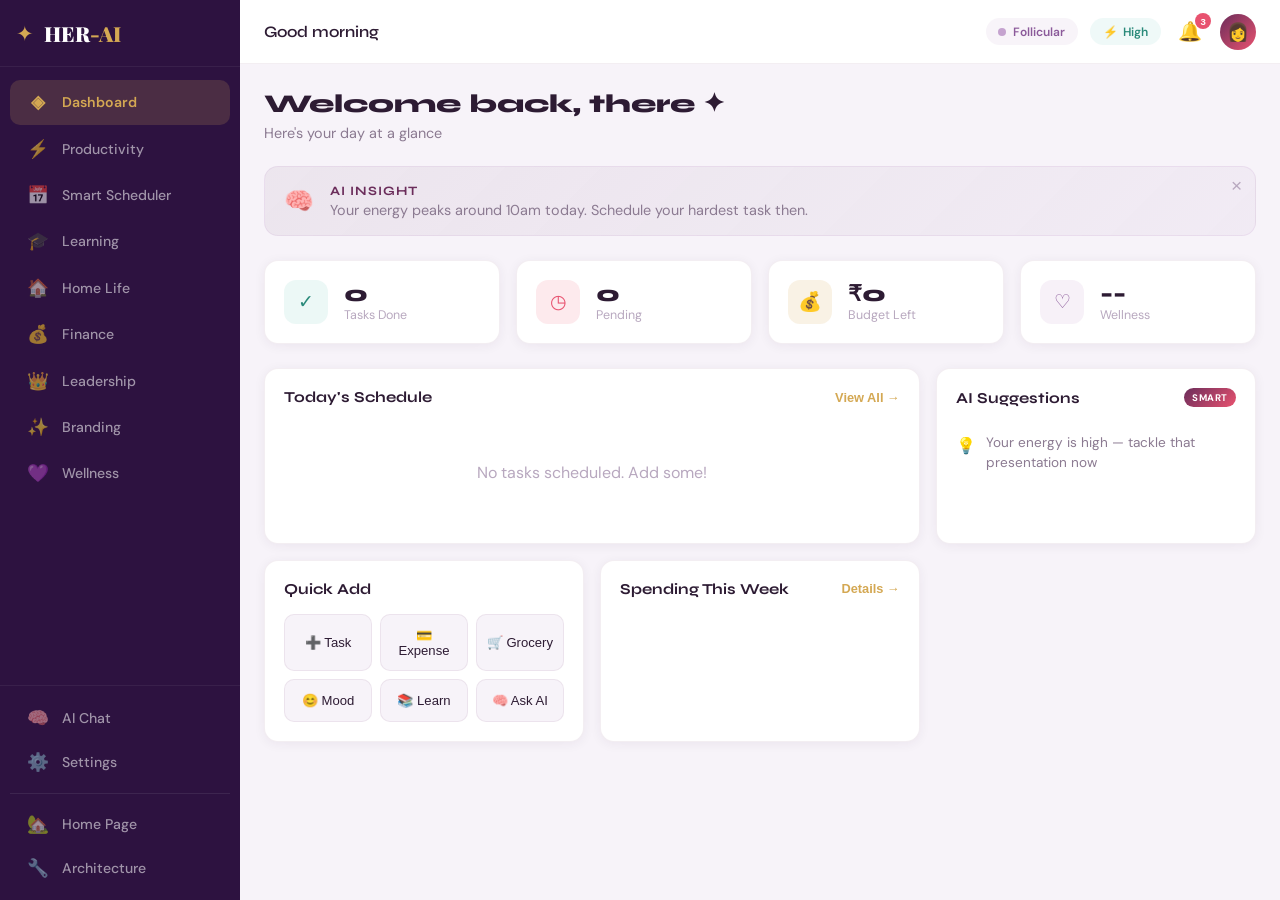
==== commit db12baed: "Fix data persistence and add demo data loader for showcase Made-with: Cursor" ====
--- a/app.html
+++ b/app.html
@@ -783,6 +783,7 @@
 
       <div class="settings-card">
         <h3>📦 Data</h3>
+        <button class="btn btn-primary" onclick="Settings.loadDemoData()">🎬 Load Demo Data (for showcase)</button>
         <button class="btn btn-ghost" onclick="Settings.exportData()">📥 Export All Data</button>
         <button class="btn btn-ghost" onclick="Settings.clearData()" style="color:var(--rose)">🗑️ Clear All Data</button>
       </div>
--- a/app.css
+++ b/app.css
@@ -158,26 +158,30 @@
   flex: 1;
   margin-left: var(--sidebar-w);
   min-height: 100vh;
+  min-width: 0;
   display: flex;
   flex-direction: column;
+  overflow-x: hidden;
 }
 
 /* ========== TOPBAR ========== */
 .topbar {
-  height: var(--topbar-h);
+  min-height: var(--topbar-h);
   background: var(--card);
   border-bottom: 1px solid var(--border);
   display: flex;
   align-items: center;
   justify-content: space-between;
-  padding: 0 1.5rem;
+  padding: 0.5rem 1.5rem;
   position: sticky;
   top: 0;
   z-index: 50;
-}
-
-.topbar-left { display: flex; align-items: center; gap: 1rem; }
-.topbar-right { display: flex; align-items: center; gap: 1rem; }
+  flex-wrap: wrap;
+  gap: 0.5rem;
+}
+
+.topbar-left { display: flex; align-items: center; gap: 1rem; min-width: 0; }
+.topbar-right { display: flex; align-items: center; gap: 0.8rem; flex-wrap: wrap; }
 
 .mobile-menu {
   display: none;
@@ -269,6 +273,8 @@
   padding: 1.5rem;
   flex: 1;
   animation: pageIn 0.35s ease-out;
+  overflow-x: hidden;
+  min-width: 0;
 }
 
 .page.active { display: block; }
@@ -314,7 +320,7 @@
 /* ========== DASH STATS ========== */
 .dash-stats {
   display: grid;
-  grid-template-columns: repeat(auto-fit, minmax(180px, 1fr));
+  grid-template-columns: repeat(auto-fit, minmax(min(180px, 100%), 1fr));
   gap: 1rem;
   margin-bottom: 1.5rem;
 }
@@ -736,7 +742,7 @@
 
 .skill-path {
   display: grid;
-  grid-template-columns: repeat(auto-fit, minmax(280px, 1fr));
+  grid-template-columns: repeat(auto-fit, minmax(min(280px, 100%), 1fr));
   gap: 1rem;
   margin-bottom: 1.5rem;
 }
@@ -925,7 +931,7 @@
 /* ========== FINANCE ========== */
 .finance-stats {
   display: grid;
-  grid-template-columns: repeat(auto-fit, minmax(180px, 1fr));
+  grid-template-columns: repeat(auto-fit, minmax(min(180px, 100%), 1fr));
   gap: 1rem;
   margin-bottom: 1.5rem;
 }
@@ -1008,7 +1014,7 @@
 /* ========== LEADERSHIP / BRANDING ========== */
 .leadership-grid, .branding-grid {
   display: grid;
-  grid-template-columns: repeat(auto-fit, minmax(360px, 1fr));
+  grid-template-columns: repeat(auto-fit, minmax(min(360px, 100%), 1fr));
   gap: 1rem;
 }
 
@@ -1049,7 +1055,7 @@
 }
 
 .lo-label { font-size: 0.75rem; font-weight: 700; color: var(--plum); text-transform: uppercase; letter-spacing: 1px; margin-bottom: 0.5rem; }
-.lo-text { font-size: 0.88rem; line-height: 1.6; color: var(--text); white-space: pre-wrap; }
+.lo-text { font-size: 0.88rem; line-height: 1.6; color: var(--text); white-space: pre-wrap; word-break: break-word; overflow-wrap: break-word; }
 
 .micro-lesson {
   background: var(--bg);
@@ -1242,7 +1248,7 @@
 .chat-msg.ai .cm-bubble { background: var(--bg); border-bottom-left-radius: 4px; }
 .chat-msg.user .cm-bubble { background: linear-gradient(135deg, var(--plum), #8B3A7F); color: #fff; border-bottom-right-radius: 4px; }
 
-.cm-text { white-space: pre-wrap; }
+.cm-text { white-space: pre-wrap; word-break: break-word; overflow-wrap: break-word; }
 
 .chat-input-area {
   display: flex;
@@ -1440,69 +1446,185 @@
   .dash-grid { grid-template-columns: 1fr 1fr; }
   .dash-card.large { grid-column: span 2; }
   .page { padding: 1.2rem; }
+  .lead-card { padding: 1.2rem; }
+  .lead-textarea { min-height: 80px; }
 }
 
 /* Mobile landscape / small tablet */
 @media (max-width: 768px) {
   .sidebar { transform: translateX(-100%); }
   .sidebar.open { transform: translateX(0); }
-  .main { margin-left: 0; }
+  .main { margin-left: 0; width: 100%; }
   .mobile-menu { display: block; }
   .sidebar-toggle { display: block; }
+
   .leadership-grid, .branding-grid { grid-template-columns: 1fr; }
   .dash-stats { grid-template-columns: repeat(2, 1fr); }
   .dash-grid { grid-template-columns: 1fr; }
   .dash-card.large { grid-column: span 1; }
+  .quick-add-grid { grid-template-columns: repeat(2, 1fr); }
+  .finance-stats { grid-template-columns: repeat(2, 1fr); }
+
   .page { padding: 1rem; }
   .page-title { font-size: 1.3rem; }
-  .topbar { padding: 0 1rem; }
+  .page-header { margin-bottom: 1rem; }
+  .topbar { padding: 0.5rem 1rem; }
   .topbar-greeting { font-size: 0.88rem; }
+
   .et-levels { flex-direction: column; }
   .et-btn { padding: 0.6rem; font-size: 0.82rem; }
   .task-item { flex-wrap: wrap; gap: 0.5rem; }
   .ti-body { min-width: 0; flex: 1; }
-  .sched-item { flex-wrap: wrap; }
-  .ai-banner { flex-direction: column; text-align: center; }
-  .chat-container { height: calc(100vh - 200px); }
+  .ti-text { word-break: break-word; }
+
+  .sched-item { flex-wrap: wrap; gap: 0.5rem; }
+  .sched-time { width: auto; }
+
+  .ai-banner { flex-direction: column; text-align: center; gap: 0.5rem; }
+
+  .chat-container { height: calc(100vh - 180px); }
+  .chat-msg { max-width: 90%; }
+  .cm-bubble { font-size: 0.85rem; }
+
   .home-tabs { flex-wrap: wrap; }
   .htab { font-size: 0.75rem; padding: 0.4rem 0.8rem; }
   textarea { font-size: 0.85rem; }
-  .modal-content { width: 95%; max-width: 95%; margin: 1rem; padding: 1.2rem; }
+
+  .modal { width: 95%; max-width: 95%; max-height: 90vh; overflow-y: auto; }
+  .modal-body { padding: 1rem; }
+
+  .learning-progress { gap: 0.8rem; }
+  .lp-stat { min-width: 80px; padding: 0.8rem; }
+  .lp-value { font-size: 1.4rem; }
+
+  .skill-path { grid-template-columns: 1fr; }
+  .ic-messages { max-height: 300px; }
+  .ic-input-area { flex-direction: column; gap: 0.4rem; }
+  .ic-input-area button { width: 100%; }
+
+  .geo-info-card { flex-direction: column; text-align: center; }
+  .geo-rules { justify-content: center; }
+  .geo-reminder-item { flex-wrap: wrap; gap: 0.5rem; }
+
+  .grocery-item { flex-wrap: wrap; }
+
+  .expense-item { flex-wrap: wrap; gap: 0.5rem; }
+  .expense-categories { gap: 0.4rem; }
+  .exp-cat { font-size: 0.75rem; padding: 0.4rem 0.8rem; }
+
+  .lead-actions { flex-wrap: wrap; }
+  .lead-card { padding: 1rem; }
+  .lo-text { font-size: 0.82rem; }
+
+  .well-card { padding: 1rem; }
+  .wellness-score-ring { width: 100px; height: 100px; }
+  .score-value { font-size: 1.4rem; }
+  .mood-selector { gap: 0.4rem; }
+  .mood-btn { min-width: 50px; padding: 0.6rem 0.4rem; font-size: 1.1rem; }
+
+  .toolbar { gap: 0.5rem; }
+  .toolbar-left, .toolbar-right { flex-wrap: wrap; }
+
+  .settings-grid { grid-template-columns: 1fr; }
+  .settings-card { padding: 1rem; }
+
+  .success-timeline .win-item { flex-wrap: wrap; }
+  .win-date { width: auto; }
 }
 
 /* Mobile portrait */
 @media (max-width: 480px) {
   .dash-stats { grid-template-columns: 1fr; }
   .dsc-value { font-size: 1.2rem; }
+  .dsc-icon { width: 36px; height: 36px; font-size: 1rem; }
+  .dash-stat-card { padding: 0.8rem; gap: 0.6rem; }
+
+  .page { padding: 0.8rem; }
   .page-title { font-size: 1.1rem; }
   .page-sub { font-size: 0.8rem; }
-  .topbar-right { gap: 0.4rem; }
-  .cycle-indicator, .energy-badge { padding: 0.25rem 0.5rem; font-size: 0.65rem; }
+
+  .topbar { padding: 0.4rem 0.6rem; gap: 0.3rem; }
+  .topbar-right { gap: 0.3rem; }
+  .topbar-left { gap: 0.5rem; }
+  .cycle-indicator, .energy-badge { padding: 0.2rem 0.4rem; font-size: 0.6rem; }
+  .cycle-indicator .cycle-text, .energy-badge .energy-text { display: none; }
   .topbar-greeting { display: none; }
-  .btn, .btn-primary { font-size: 0.78rem; padding: 0.5rem 0.8rem; }
+  .notif-btn { font-size: 1rem; padding: 0.2rem; }
+  .avatar { width: 30px; height: 30px; font-size: 0.9rem; }
+
+  .btn, .btn-primary { font-size: 0.75rem; padding: 0.45rem 0.7rem; }
+  .btn-sm { font-size: 0.7rem; padding: 0.3rem 0.6rem; }
+
+  .quick-add-grid { grid-template-columns: 1fr 1fr; gap: 0.4rem; }
+  .quick-btn { font-size: 0.75rem; padding: 0.6rem 0.3rem; }
+
   .spending-bar-row { flex-wrap: wrap; }
-  .sb-label { min-width: 60px; font-size: 0.72rem; }
+  .sb-label { min-width: 50px; font-size: 0.7rem; }
+
   .suggestion-item { flex-direction: column; align-items: flex-start; gap: 0.3rem; }
-  .si-icon { font-size: 1.2rem; }
-  .si-text { font-size: 0.8rem; }
-  .dc-header { flex-direction: column; align-items: flex-start; gap: 0.4rem; }
-  .et-suggestion { font-size: 0.78rem; }
-  .energy-match, .energy-defer { font-size: 0.6rem; }
+  .si-icon { font-size: 1.1rem; }
+  .si-text { font-size: 0.78rem; }
+
+  .dc-header { flex-direction: column; align-items: flex-start; gap: 0.3rem; }
+  .dc-header h3 { font-size: 0.85rem; }
+
+  .et-suggestion { font-size: 0.75rem; }
+  .energy-match, .energy-defer { font-size: 0.55rem; padding: 2px 5px; }
+
+  .task-item { padding: 0.6rem; }
+  .ti-text { font-size: 0.82rem; }
   .ti-meta { flex-wrap: wrap; gap: 0.3rem; }
-  .ti-priority { font-size: 0.65rem; }
-  .chat-input-area { flex-direction: column; gap: 0.4rem; }
-  .chat-input-area input { font-size: 0.85rem; }
+  .ti-priority { font-size: 0.6rem; }
+  .ti-check { width: 18px; height: 18px; }
+
+  .chat-container { height: calc(100vh - 160px); }
+  .chat-input-area { flex-direction: column; gap: 0.4rem; padding: 0.6rem 0.8rem; }
+  .chat-input-area input { font-size: 0.82rem; padding: 0.6rem 0.8rem; }
   .chat-input-area button { width: 100%; }
-  .cm-bubble { max-width: 95%; font-size: 0.83rem; }
-  .geo-reminder-item { flex-wrap: wrap; gap: 0.5rem; }
-  .grocery-item { flex-wrap: wrap; }
-  .well-card { padding: 1rem; }
-  .mood-options { flex-wrap: wrap; justify-content: center; }
-  .mood-btn { font-size: 1.3rem; padding: 0.5rem; }
-  .sched-item { padding: 0.6rem 0; }
-  .sched-time { font-size: 0.75rem; min-width: 40px; }
-  .sched-title { font-size: 0.82rem; }
+  .cm-bubble { max-width: 95%; font-size: 0.8rem; padding: 0.6rem 0.8rem; }
+  .cm-avatar { font-size: 1rem; }
+  .chat-msg { max-width: 95%; }
+
+  .sched-item { padding: 0.6rem 0.8rem; gap: 0.5rem; }
+  .sched-time { font-size: 0.72rem; min-width: 36px; width: auto; }
+  .sched-title { font-size: 0.8rem; }
+  .sched-bar { width: 3px; height: 28px; }
   .workload-bar { height: 6px; }
-  .meal-day h4 { font-size: 0.9rem; }
-  .meal-item { font-size: 0.8rem; }
-}
+
+  .finance-stats { grid-template-columns: 1fr 1fr; gap: 0.6rem; }
+  .fs-card { padding: 0.8rem; }
+  .fs-value { font-size: 1rem; }
+  .fs-label { font-size: 0.7rem; }
+  .ei-amount { font-size: 0.82rem; }
+
+  .geo-reminder-item { flex-wrap: wrap; gap: 0.4rem; padding: 0.6rem; }
+  .grocery-item { flex-wrap: wrap; gap: 0.4rem; padding: 0.6rem; }
+  .gi-name { font-size: 0.82rem; }
+  .meal-day { padding: 0.8rem; }
+  .meal-day h4 { font-size: 0.85rem; }
+  .meal-item { font-size: 0.78rem; }
+
+  .lead-textarea { font-size: 0.82rem; padding: 0.6rem; }
+  .lead-card h3 { font-size: 0.9rem; }
+  .lead-desc { font-size: 0.78rem; }
+  .lead-output { padding: 0.8rem; }
+  .lo-text { font-size: 0.78rem; }
+
+  .well-card { padding: 0.8rem; }
+  .well-card h3 { font-size: 0.9rem; }
+  .mood-btn { min-width: 44px; padding: 0.5rem 0.3rem; font-size: 1rem; }
+  .mood-btn span { font-size: 0.65rem; }
+  .mood-dot { width: 30px; height: 30px; font-size: 0.85rem; }
+  .ct-phase-name { font-size: 1rem; }
+
+  .skill-card { padding: 0.8rem; }
+  .skill-card h4 { font-size: 0.88rem; }
+  .lp-stat { padding: 0.6rem; }
+  .lp-value { font-size: 1.2rem; }
+  .lp-label { font-size: 0.7rem; }
+  .ic-msg { font-size: 0.8rem; padding: 0.6rem 0.8rem; max-width: 95%; }
+
+  .toolbar .btn { font-size: 0.7rem; padding: 0.35rem 0.6rem; }
+
+  .toast { font-size: 0.78rem; padding: 0.6rem 1rem; }
+}
